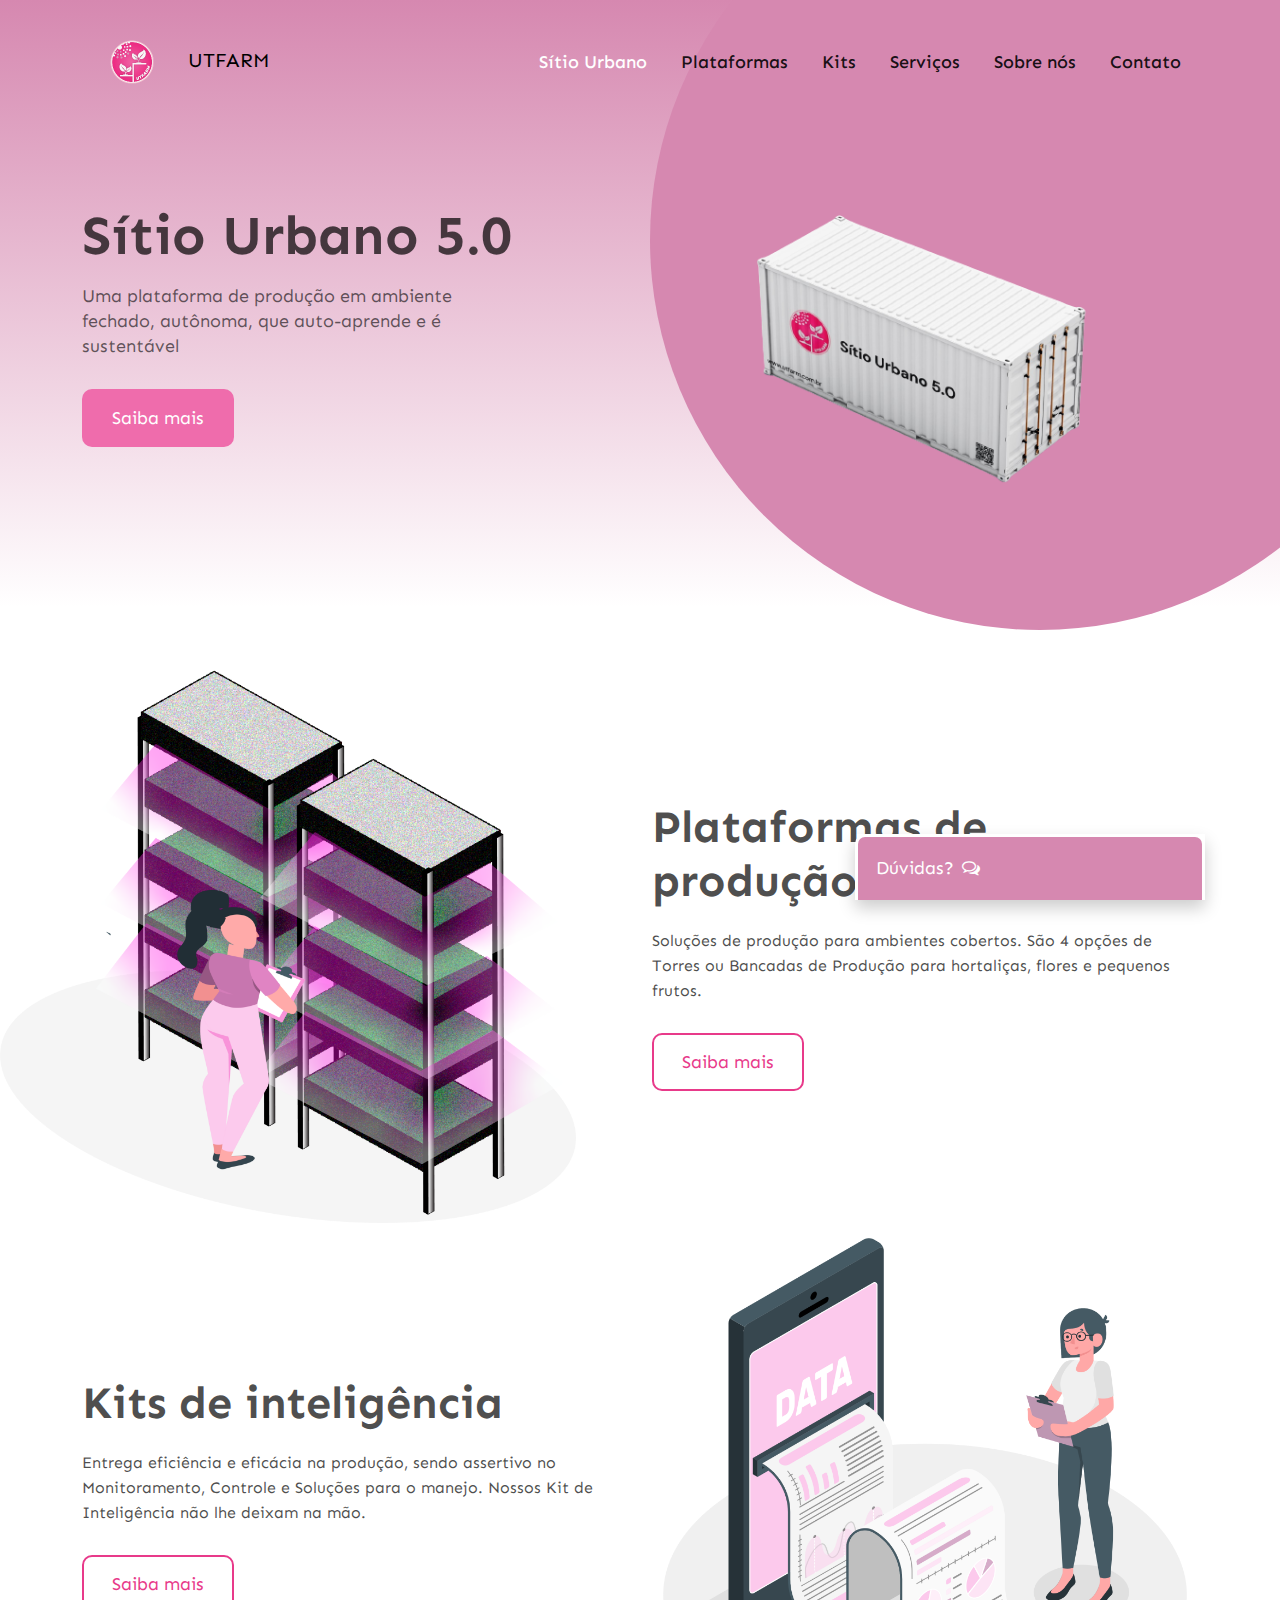
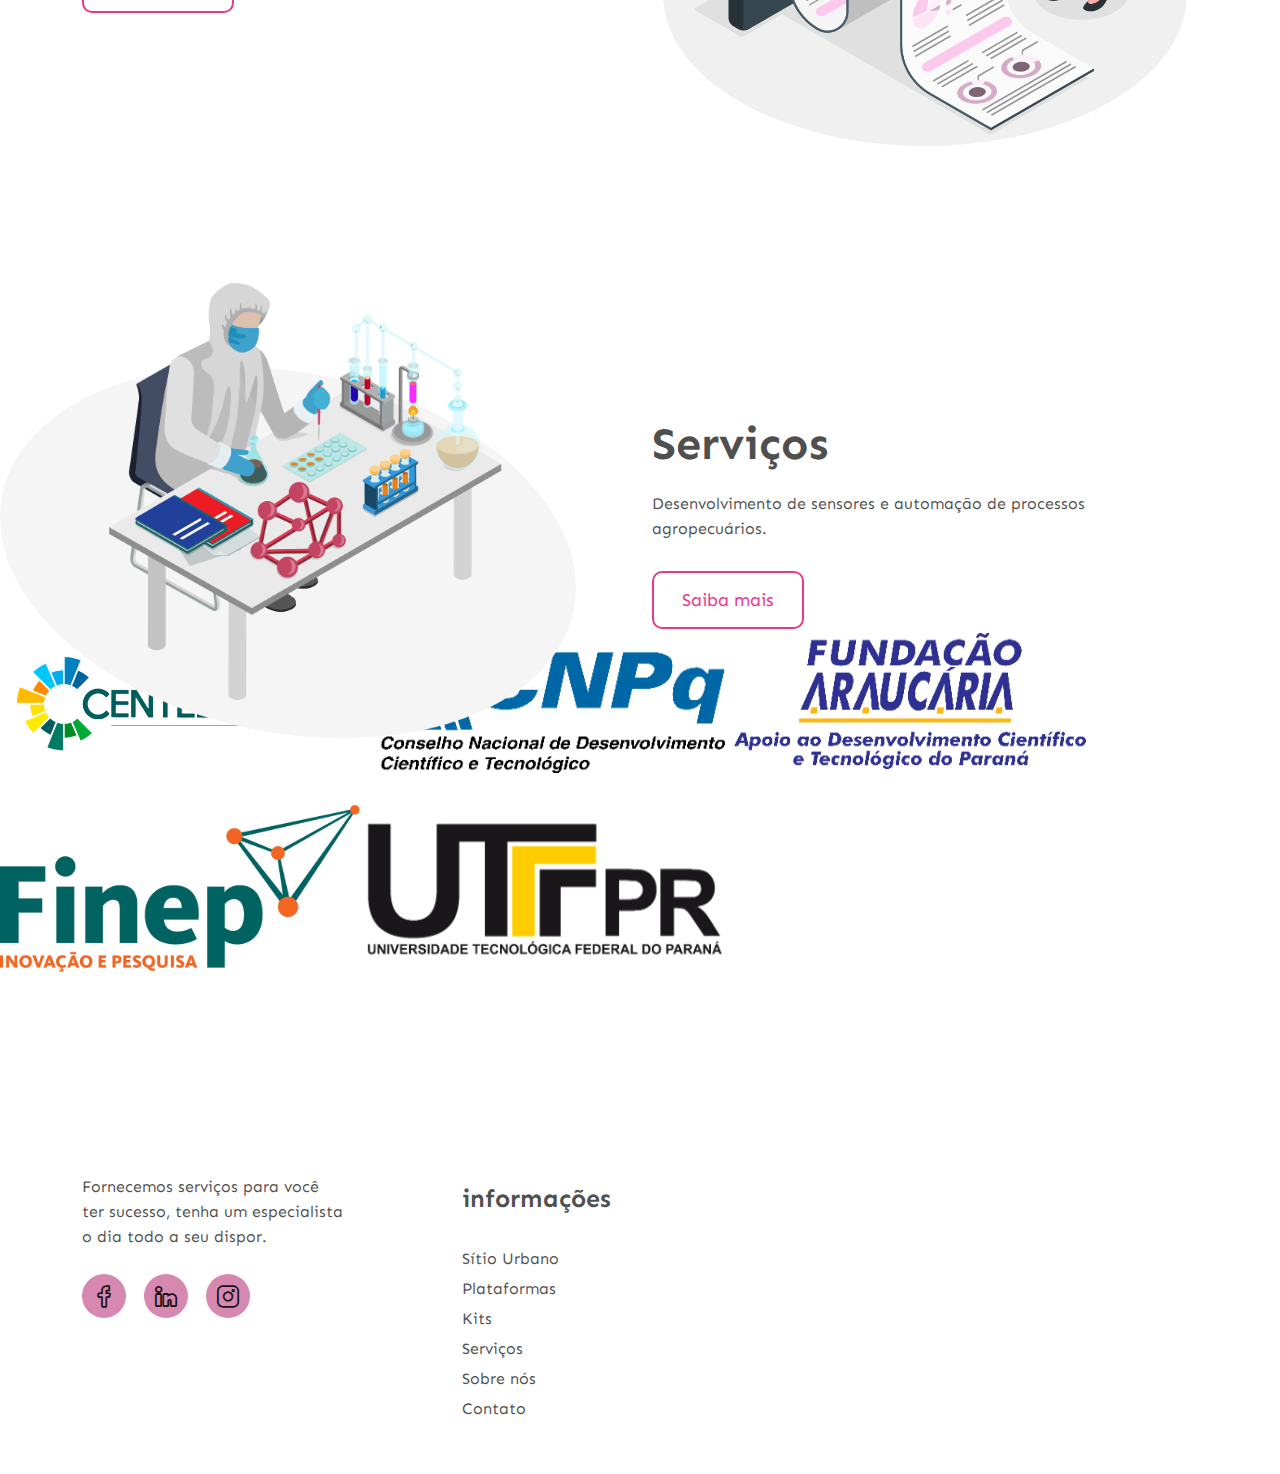
==== index.html @ a984347e "Ajuste" ====
<!DOCTYPE html>
<html class="no-js" lang="">
  <head>
    <meta charset="utf-8" />
    <meta http-equiv="x-ua-compatible" content="ie=edge" />
    <title>UTFARM - Plataformas inteligêntes</title>
    <meta name="description" content="" />
    <meta name="viewport" content="width=device-width, initial-scale=1" />
    <link rel="shortcut icon" type="image/x-icon" href="./assets/images/logo/logo3.ico"/>
    <!-- Place favicon.ico in the root directory -->

    <!-- ========================= CSS here ========================= -->
    <link rel="stylesheet" href="assets/css/bootstrap-5.0.0-beta2.min.css" />
    <link rel="stylesheet" href="assets/css/LineIcons.2.0.css"/>
    <link rel="stylesheet" href="assets/css/tiny-slider.css"/>
    <link rel="stylesheet" href="assets/css/animate.css"/>
    <link rel="stylesheet" href="assets/css/main.css"/>
	<link rel="stylesheet" href="assets/css/chat.css">
	<link rel="stylesheet" href="https://cdnjs.cloudflare.com/ajax/libs/font-awesome/4.7.0/css/font-awesome.min.css">
  </head>
  <body>
    <!--[if lte IE 9]>
      <p class="browserupgrade">
        You are using an <strong>outdated</strong> browser. Please
        <a href="https://browsehappy.com/">upgrade your browser</a> to improve
        your experience and security.
      </p>
    <![endif]-->

    <!-- ========================= preloader start ========================= -->
    <div class="preloader">
      <div class="loader">
        <div class="spinner">
          <div class="spinner-container">
            <div class="spinner-rotator">
              <div class="spinner-left">
                <div class="spinner-circle"></div>
              </div>
              <div class="spinner-right">
                <div class="spinner-circle"></div>
              </div>
            </div>
          </div>
        </div>
      </div>
    </div>
		<!-- preloader end -->
		

    <!-- ========================= header start ========================= -->
    <header class="header">
      <div class="navbar-area">
        <div class="container">
          <div class="row align-items-center">
            <div class="col-lg-12">
              <nav class="navbar navbar-expand-lg">
                <a class="navbar-brand" href="index.html">
                  <img src="assets/images/logo/logo2.png" alt="Logo" /> <span> UTFARM </span>
                </a>
                <button class="navbar-toggler" type="button" data-bs-toggle="collapse" data-bs-target="#navbarSupportedContent" aria-controls="navbarSupportedContent" aria-expanded="false" aria-label="Toggle navigation">
                  <span class="toggler-icon"></span>
                  <span class="toggler-icon"></span>
                  <span class="toggler-icon"></span>
								</button>
								
                <div class="collapse navbar-collapse sub-menu-bar" id="navbarSupportedContent">
									<div class="ms-auto">
										<ul id="nav" class="navbar-nav ms-auto">
											<li class="nav-item">
												<a class="page-scroll active" href="#sitio">Sítio Urbano</a>
											</li>
											<li class="nav-item">
												<a class="page-scroll" href="#plataformas">Plataformas</a>
											</li>
											<li class="nav-item">
												<a class="page-scroll" href="#kits">Kits</a>
											</li>
											<li class="nav-item">
												<a class="page-scroll" href="#serviços">Serviços</a>
											</li>
											<li class="nav-item">
												<a class="" href="sobre.html">Sobre nós</a>
											</li>
											<li class="nav-item">
												<a class="" href="contato.html">Contato</a>
											</li>
										</ul>
									</div>
                  
                </div>
              </nav>
              <!-- navbar -->
            </div>
          </div>
          <!-- row -->
        </div>
        <!-- container -->
      </div>
      <!-- navbar area -->
    </header>
    <!-- ========================= header end ========================= -->

    <!-- ========================= hero-section start ========================= -->
    <section id="sitio" class="hero-section">
      <div class="container">
        <div class="row align-items-center">
          <div class="col-xl-6 col-lg-6 col-md-10">
            <div class="hero-content">
							<h1>Sítio Urbano 5.0</h1>
							<p>Uma plataforma de produção em ambiente fechado, autônoma, que auto-aprende e é sustentável</p>
							
							<a href="sitio.html" class="main-btn btn-hover">Saiba mais</a>
            </div>
					</div>
					<div class="col-xxl-6 col-xl-6 col-lg-6">
						<div class="hero-image text-center text-lg-end" >
							<div class="hero-image" id="crossfade">
								<img src="assets/images/hero/c1semfundo.png" alt="">
							</div>
						</div>
					</div>
        </div>
			</div>
    </section>
		<!-- ========================= hero-section end ========================= -->

		<!-- ========================= about-section start ========================= -->
		<section id="plataformas" class="about-section">
			
				<div class="container">
					<div class="row">
						<div class="col-lg-6 order-last order-lg-first">
							<div class="about-image">
								<img src="assets/images/about/Plataformas1.png" alt="">
							</div>
						</div>
						<div class="col-lg-6">
							<div class="about-content-wrapper">
								<div class="section-title">
									<h2 class="mb-20">Plataformas de produção</h2>
									<p class="mb-30">Soluções de produção para ambientes cobertos. São 4 opções de Torres ou Bancadas de Produção para hortaliças, flores e pequenos frutos.</p>
									<a href="plataformas.html" class="main-btn btn-hover border-btn">Saiba  mais</a>
								</div>
							</div>
						</div>
					</div>
				</div>

			
		</section>
		<!-- ========================= about-section end ========================= -->

		<!-- ========================= cta-section start ========================= -->
		<section id="kits" class="cta-section pt-130 pb-100">
			<div class="container">
				<div class="row align-items-center">
					<div class="col-lg-6 col-md-10">
						<div class="cta-content-wrapper">
							<div class="section-title">
								<h2 class="mb-20">Kits de inteligência<br class="d-none d-lg-block"></h2>
								<p class="mb-30">Entrega eficiência e eficácia na produção, sendo assertivo no Monitoramento, Controle e Soluções para o manejo. Nossos Kit de Inteligência não lhe deixam na mão.</p>
								<a href="kits.html" class="main-btn btn-hover border-btn">Saiba mais</a>
							</div>
						</div>
					</div>
					<div class="col-lg-6 ">
						<div class="cta-image text-lg-end">
							<img src="assets/images/cta/Data1.png" alt="">
						</div>
					</div>
				</div>
			</div>
		</section>
		<!-- ========================= cta-section end ========================= -->

		<section id="serviços" class="about-section">
			
			<div class="container">
				<div class="row">
					<div class="col-lg-6 order-last order-lg-first">
						<div class="about-image">
							<img src="assets/images/hero/research.png" alt="">
						</div>
					</div>
					<div class="col-lg-6">
						<div class="about-content-wrapper">
							<div class="section-title">
								<h2 class="mb-20">Serviços</h2>
								<p class="mb-30">Desenvolvimento de sensores e automação de processos agropecuários.</p>
								<a href="serviços.html" class="main-btn btn-hover border-btn">Saiba  mais</a>
							</div>
						</div>
					</div>
				</div>
			</div>
		</section>

		<!-- ========================= Patrocinio   ========================= -->

		<div class="patrocinio">
			<img src="assets/images/patrocinio/centelha_resized.png" alt="">
			<img src="assets/images/patrocinio/cnpq-logo_resized.png" alt="">
			<img src="assets/images/patrocinio/LOGO Fundacao Araucaria_resized.png" alt="">
			<img src="assets/images/patrocinio/logo-finep_resized.png" alt="">
			<img src="assets/images/patrocinio/utfpr.png" alt="">
		</div>

		<!-- ========================= footer start ========================= -->
		<footer class="footer pt-120">
			<div class="container">
				<div class="row">
					<div class="col-xl-3 col-lg-4 col-md-6 col-sm-10">
						<div class="footer-widget">
							<p class="desc">Fornecemos serviços para você ter sucesso, tenha um especialista o dia todo a seu dispor.</p>
							<ul class="social-links">
								<li><a href="#0"><i class="lni lni-facebook"></i></a></li>
								<li><a href="#0"><i class="lni lni-linkedin"></i></a></li>
								<li><a href="#0"><i class="lni lni-instagram"></i></a></li>
							</ul>
						</div>
					</div>
					<div class="col-xl-2 col-lg-2 col-md-6 col-sm-6 offset-xl-1">
						<div class="footer-widget">
							<h3>informações</h3>
							<ul class="links">
								<li><a href="sitio.html">Sítio Urbano</a></li>
								<li><a href="plataformas.html">Plataformas</a></li>
								<li><a href="kits.html">Kits</a></li>
								<li><a href="serviços.html">Serviços</a></li>
								<li><a href="sobre.html">Sobre nós</a></li>
								<li><a href="contato.html">Contato</a></li>
							</ul>
						</div>
					</div>
					<div class="col-xl-3 col-lg-2 col-md-6 col-sm-6">
						<div class="footer-widget">
						</div>
					</div>
					<div class="col-xl-3 col-lg-4 col-md-6">
					</div>
				</div>
			</div>
		</footer>
		<!-- ========================= footer end ========================= -->


    <!-- ========================= scroll-top ========================= -->
	<!-- CHAT BAR BLOCK -->
	<div class="chat-bar-collapsible">
		<button id="chat-button" type="button" class="collapsible"> Dúvidas?
			<i id="chat-icon" style="color: #fff;" class="fa fa-fw fa-comments-o"></i>
		</button>

		<div class="content">
			<div class="full-chat-block">
				<!-- Message Container -->
				<div class="outer-container">
					<div class="chat-container">
						<!-- Messages -->
						<div id="chatbox">
							<h5 id="chat-timestamp"></h5>
							<p id="botStarterMessage" class="botText"><span>Carregando...</span></p>
						</div>

						<!-- User input box -->
						<div class="chat-bar-input-block">
							<div id="userInput">
								<input id="textInput" class="input-box" type="text" name="msg"
									placeholder="Tap 'Enter' to send a message">
								<p></p>
							</div>
								<i id="chat-icon" style="color: #d688b0;" class="fa fa-fw fa-send"
									onclick="sendButton()"></i>
							</div>
						</div>

						<div id="chat-bar-bottom">
							<p></p>
						</div>

					</div>
				</div>

			</div>
		</div>

	</div>
    <a href="#" class="scroll-top btn-hover">
      <i class="lni lni-chevron-up"></i>
    </a>


    <!-- ========================= JS here ========================= -->
    <script src="assets/js/bootstrap-5.0.0-beta2.min.js"></script>
    <script src="assets/js/tiny-slider.js"></script>
    <script src="assets/js/wow.min.js"></script>
    <script src="assets/js/polyfill.js"></script>
    <script src="assets/js/main.js"></script>
	<script src="assets/js/chat.js"></script>
	<script src="assets/js/responses.js"></script>
	<script src="https://ajax.googleapis.com/ajax/libs/jquery/3.4.1/jquery.min.js"></script>


  </body>
</html>
---- assets/css/tiny-slider.css ----
.tns-outer{padding:0 !important}.tns-outer [hidden]{display:none !important}.tns-outer [aria-controls],.tns-outer [data-action]{cursor:pointer}.tns-slider{-webkit-transition:all 0s;-moz-transition:all 0s;transition:all 0s}.tns-slider>.tns-item{-webkit-box-sizing:border-box;-moz-box-sizing:border-box;box-sizing:border-box}.tns-horizontal.tns-subpixel{white-space:nowrap}.tns-horizontal.tns-subpixel>.tns-item{display:inline-block;vertical-align:top;white-space:normal}.tns-horizontal.tns-no-subpixel:after{content:'';display:table;clear:both}.tns-horizontal.tns-no-subpixel>.tns-item{float:left}.tns-horizontal.tns-carousel.tns-no-subpixel>.tns-item{margin-right:-100%}.tns-no-calc{position:relative;left:0}.tns-gallery{position:relative;left:0;min-height:1px}.tns-gallery>.tns-item{position:absolute;left:-100%;-webkit-transition:transform 0s, opacity 0s;-moz-transition:transform 0s, opacity 0s;transition:transform 0s, opacity 0s}.tns-gallery>.tns-slide-active{position:relative;left:auto !important}.tns-gallery>.tns-moving{-webkit-transition:all 0.25s;-moz-transition:all 0.25s;transition:all 0.25s}.tns-autowidth{display:inline-block}.tns-lazy-img{-webkit-transition:opacity 0.6s;-moz-transition:opacity 0.6s;transition:opacity 0.6s;opacity:0.6}.tns-lazy-img.tns-complete{opacity:1}.tns-ah{-webkit-transition:height 0s;-moz-transition:height 0s;transition:height 0s}.tns-ovh{overflow:hidden}.tns-visually-hidden{position:absolute;left:-10000em}.tns-transparent{opacity:0;visibility:hidden}.tns-fadeIn{opacity:1;filter:alpha(opacity=100);z-index:0}.tns-normal,.tns-fadeOut{opacity:0;filter:alpha(opacity=0);z-index:-1}.tns-vpfix{white-space:nowrap}.tns-vpfix>div,.tns-vpfix>li{display:inline-block}.tns-t-subp2{margin:0 auto;width:310px;position:relative;height:10px;overflow:hidden}.tns-t-ct{width:2333.3333333%;width:-webkit-calc(100% * 70 / 3);width:-moz-calc(100% * 70 / 3);width:calc(100% * 70 / 3);position:absolute;right:0}.tns-t-ct:after{content:'';display:table;clear:both}.tns-t-ct>div{width:1.4285714%;width:-webkit-calc(100% / 70);width:-moz-calc(100% / 70);width:calc(100% / 70);height:10px;float:left}

/*# sourceMappingURL=sourcemaps/tiny-slider.css.map */
---- assets/css/main.css ----
/* ============================
  Template Name: SaaSdeck
  Author: uideck
  Description: Bootstrap 5 SaaS Landing Page.
  Version: 1.0
=============================== */
/*===========================
		COMMON css
===========================*/
@import url("https://fonts.googleapis.com/css2?family=Sen:wght@400;700;800&display=swap");
html {
  scroll-behavior: smooth;
}

body {
  font-family: "Sen", sans-serif;
  font-weight: normal;
  font-style: normal;
  color: rgba(0, 0, 0, 0.7);
  overflow-x: hidden;
}

* {
  margin: 0;
  padding: 0;
  box-sizing: border-box;
}

a:focus,
input:focus,
textarea:focus,
button:focus,
.btn:focus,
.btn.focus,
.btn:not(:disabled):not(.disabled).active,
.btn:not(:disabled):not(.disabled):active {
  text-decoration: none;
  outline: none;
  box-shadow: none;
}

a:hover {
  color: #ef6cac; 
}

a {
  transition: all 0.3s ease-out 0s;
}

a,
a:focus,
a:hover {
  text-decoration: none;
}

i,
span,
a {
  display: inline-block;
}

audio,
canvas,
iframe,
img,
svg,
video {
  vertical-align: middle;
}

h1,
h2,
h3,
h4,
h5,
h6 {
  font-weight: 700;
  margin: 0px;
}

h1 a,
h2 a,
h3 a,
h4 a,
h5 a,
h6 a {
  color: inherit;
}

h1 {
  font-size: 55px;
}

h2 {
  font-size: 45px;
}

@media only screen and (min-width: 992px) and (max-width: 1199px) {
  .section-title h2 {
    font-size: 38px;
  }
}

@media (max-width: 767px) {
  .section-title h2 {
    font-size: 38px;
  }
}

h3 {
  font-size: 25px;
}

h4 {
  font-size: 20px;
}

h5 {
  font-size: 18px;
}

h6 {
  font-size: 16px;
}

ul,
ol {
  margin: 0px;
  padding: 0px;
  list-style-type: none;
}

p {
  font-size: 16px;
  font-weight: 400;
  line-height: 25px;
  margin: 0px;
}

.img-bg {
  background-position: center center;
  background-size: cover;
  background-repeat: no-repeat;
  width: 100%;
  height: 100%;
}

.gray-bg-1 {
  background-color: #fafafa;
}

.gray-bg-2 {
  background-color: #f2f2f2;
}

.error {
  color: orangered;
}

.success {
  color: green;
}

@media (max-width: 767px) {
  .container {
    padding: 0 30px;
  }
}

/*===== All Button Style =====*/
.main-btn {
  display: inline-block;
  font-weight: 400;
  text-align: center;
  white-space: nowrap;
  vertical-align: middle;
  user-select: none;
  padding: 18px 28px;
  font-size: 18px;
  line-height: 1;
  border-radius: 10px;
  color: #fff;
  cursor: pointer;
  z-index: 5;
  transition: all .4s ease-in-out;
  border: 2px solid transparent;
  background: #ef6cac;
  overflow: hidden;
}

.main-btn:hover {
  color: #fff;
}

.main-btn.border-btn {
  border: 2px solid #e83a8a;
  background: transparent;
  color: #e83a8a;
}

.main-btn.border-btn:hover::after {
  background-color: rgb(244,215,227);
}

.btn-hover {
  position: relative;
  overflow: hidden;
}

.btn-hover::after {
  content: '';
  position: absolute;
  width: 0%;
  height: 0%;
  border-radius: 50%;
  background: rgba(0, 0, 0, 0.05);
  top: 50%;
  left: 50%;
  padding: 50%;
  z-index: -1;
  transition: all 0.3s ease-out 0s;
  transform: translate3d(-50%, -50%, 0) scale(0);
}

.btn-hover:hover::after {
  transform: translate3d(-50%, -50%, 0) scale(1.3);
}

.scroll-top {
  width: 45px;
  height: 45px;
  background: #ef6cac;
  display: none;
  justify-content: center;
  align-items: center;
  font-size: 18px;
  color: #fff;
  border-radius: 5px;
  position: fixed;
  bottom: 30px;
  right: 30px;
  z-index: 9;
  cursor: pointer;
  transition: all 0.3s ease-out 0s;
}

.scroll-top:hover {
  color: #fff;
  background: #ef6cac(55, 194, 204, 0.8);
}

@keyframes animation1 {
  0% {
    transform: translateY(30px);
  }
  50% {
    transform: translateY(-30px);
  }
  100% {
    transform: translateY(30px);
  }
}

/*===== All Preloader Style =====*/
.preloader {
  /* Body Overlay */
  position: fixed;
  top: 0;
  left: 0;
  display: table;
  height: 100%;
  width: 100%;
  /* Change Background Color */
  background: #fff;
  z-index: 99999;
}

.preloader .loader {
  display: table-cell;
  vertical-align: middle;
  text-align: center;
}

.preloader .loader .spinner {
  position: absolute;
  left: 50%;
  top: 50%;
  width: 64px;
  margin-left: -32px;
  z-index: 18;
  pointer-events: none;
}

.preloader .loader .spinner .spinner-container {
  pointer-events: none;
  position: absolute;
  width: 100%;
  padding-bottom: 100%;
  top: 50%;
  left: 50%;
  margin-top: -50%;
  margin-left: -50%;
  animation: spinner-linspin 1568.2353ms linear infinite;
}

.preloader .loader .spinner .spinner-container .spinner-rotator {
  position: absolute;
  width: 100%;
  height: 100%;
  animation: spinner-easespin 5332ms cubic-bezier(0.4, 0, 0.2, 1) infinite both;
}

.preloader .loader .spinner .spinner-container .spinner-rotator .spinner-left {
  position: absolute;
  top: 0;
  left: 0;
  bottom: 0;
  overflow: hidden;
  right: 50%;
}

.preloader .loader .spinner .spinner-container .spinner-rotator .spinner-right {
  position: absolute;
  top: 0;
  right: 0;
  bottom: 0;
  overflow: hidden;
  left: 50%;
}

.preloader .loader .spinner-circle {
  box-sizing: border-box;
  position: absolute;
  width: 200%;
  height: 100%;
  border-style: solid;
  /* Spinner Color */
  border-color: #e83a8a #e83a8a rgba(0, 0, 0, 0.1);
  border-radius: 50%;
  border-width: 6px;
}

.preloader .loader .spinner-left .spinner-circle {
  left: 0;
  right: -100%;
  border-right-color: rgba(0, 0, 0, 0.1);
  animation: spinner-left-spin 1333ms cubic-bezier(0.4, 0, 0.2, 1) infinite both;
}

.preloader .loader .spinner-right .spinner-circle {
  left: -100%;
  right: 0;
  border-left-color: rgba(0, 0, 0, 0.1);
  animation: right-spin 1333ms cubic-bezier(0.4, 0, 0.2, 1) infinite both;
}

/* Preloader Animations */

@keyframes spinner-linspin {
  to {
    transform: rotate(360deg);
  }
}

@keyframes spinner-easespin {
  12.5% {
    transform: rotate(135deg);
  }
  25% {
    transform: rotate(270deg);
  }
  37.5% {
    transform: rotate(405deg);
  }
  50% {
    transform: rotate(540deg);
  }
  62.5% {
    transform: rotate(675deg);
  }
  75% {
    transform: rotate(810deg);
  }
  87.5% {
    transform: rotate(945deg);
  }
  to {
    transform: rotate(1080deg);
  }
}

@keyframes spinner-left-spin {
  0% {
    transform: rotate(130deg);
  }
  50% {
    transform: rotate(-5deg);
  }
  to {
    transform: rotate(130deg);
  }
}

@keyframes right-spin {
  0% {
    transform: rotate(-130deg);
  }
  50% {
    transform: rotate(5deg);
  }
  to {
    transform: rotate(-130deg);
  }
}

/*=========================== 
	NAVBAR CSS 
============================= */
.navbar-area {
  position: absolute;
  top: 0;
  left: 0;
  width: 100%;
  z-index: 99;
  transition: all 0.3s ease-out 0s;
}

.sticky {
  position: fixed;
  z-index: 99;
  background-color: #fff;
  box-shadow: 0px 20px 50px 0px rgba(0, 0, 0, 0.05);
  transition: all 0.3s ease-out 0s;
}

.sticky .navbar .navbar-nav .nav-item a {
  color: rgba(0, 0, 0, 0.9);
}

.sticky .navbar .navbar-nav .nav-item a.active, .sticky .navbar .navbar-nav .nav-item a:hover {
  color: #ef6cac;
}

.sticky .navbar .navbar-nav .nav-item a.active::before, .sticky .navbar .navbar-nav .nav-item a:hover::before {
  background: #ef6cac;
}

.sticky .navbar .header-btn .main-btn {
  color: #fff;
}

.sticky .navbar .navbar-toggler .toggler-icon {
  background: rgba(0, 0, 0, 0.9);
}

.navbar {
  border-radius: 5px;
  position: relative;
  transition: all 0.3s ease-out 0s;
  padding: 10px 0;
}

@media only screen and (min-width: 768px) and (max-width: 991px), (max-width: 767px) {
  .navbar {
    padding: 15px 0;
  }
}

.navbar-brand {
  padding: 0;
}

.navbar-brand span {
  color: black;
  transition: 0.2s ease;
}

.navbar-brand:hover span{
  color: white;
}

.navbar-brand img {
  max-width: 180px;
}

.navbar-toggler {
  padding: 0;
}

@media only screen and (min-width: 768px) and (max-width: 991px), (max-width: 767px) {
  .navbar-toggler {
    position: absolute;
    right: 0;
  }
}

.navbar-toggler:focus {
  outline: none;
  box-shadow: none;
}

.navbar-toggler .toggler-icon {
  width: 30px;
  height: 2px;
  background-color: rgba(0, 0, 0, 0.9);
  display: block;
  margin: 5px 0;
  position: relative;
  transition: all 0.3s ease-out 0s;
}

.navbar-toggler.active .toggler-icon:nth-of-type(1) {
  transform: rotate(45deg);
  top: 7px;
}

.navbar-toggler.active .toggler-icon:nth-of-type(2) {
  opacity: 0;
}

.navbar-toggler.active .toggler-icon:nth-of-type(3) {
  transform: rotate(135deg);
  top: -7px;
}

@media only screen and (min-width: 768px) and (max-width: 991px), (max-width: 767px) {
  .navbar-collapse {
    position: absolute;
    top: 100%;
    left: 0;
    width: 100%;
    background-color: #fff;
    z-index: 9;
    box-shadow: 0px 15px 20px 0px rgba(0, 0, 0, 0.1);
    padding: 5px 12px;
  }
}

.navbar-nav .nav-item {
  position: relative;
  padding: 8px 0;
}

@media only screen and (min-width: 768px) and (max-width: 991px), (max-width: 767px) {
  .navbar-nav .nav-item {
    padding: 0px;
    margin-left: 20px;
  }
}

@media (max-width: 767px) {
  .navbar-nav .nav-item:first-child {
    margin-top: 20px;
  }
}

@media only screen and (min-width: 768px) and (max-width: 991px), (max-width: 767px) {
  .navbar-nav .nav-item:last-child {
    margin-bottom: 20px;
  }
}

.navbar-nav .nav-item a {
  color: rgba(0, 0, 0, 0.9);
  transition: all 0.3s ease-out 0s;
  padding: 8px 17px;
  position: relative;
  font-weight: 500;
  font-size: 18px;
  text-align: center;
}


@media only screen and (min-width: 768px) and (max-width: 991px), (max-width: 767px) {
  .navbar-nav .nav-item a {
    display: inline-block;
    padding: 6px 0px;
    color: rgba(0, 0, 0, 0.9);
  }
}

.navbar-nav .nav-item a:hover, .navbar-nav .nav-item a.active {
  color: white;
}

@media (max-width: 767px) {
  .header-btn {
    display: none;
  }
}

@media only screen and (min-width: 550px) and (max-width: 767px) {
  .header-btn {
    display: flex;
  }
}

.header-btn .main-btn {
  color: #fff;
  background: #e83a8a;
  padding: 12px 22px;
  margin-left: 15px;
}

@media only screen and (min-width: 768px) and (max-width: 991px), (max-width: 767px) {
  .header-btn .main-btn {
    padding: 8px 20px;
    margin-right: 60px;
    margin-left: 0px;
  }
}

/* ====================
		HERO CSS
======================= */
.hero-section {
  position: relative;
  overflow: hidden;
  height: 780px;
  display: flex;
  align-items: center;
  background: linear-gradient(180deg, #d688b0 0%, rgba(255, 255, 255, 0) 93.47%);
  z-index: 1;
}

@media only screen and (min-width: 1200px) and (max-width: 1399px) {
  .hero-section {
    height: 650px;
  }
}

@media only screen and (min-width: 992px) and (max-width: 1199px) {
  .hero-section {
    height: 640px;
  }
}

@media only screen and (min-width: 768px) and (max-width: 991px), (max-width: 767px) {
  .hero-section {
    height: auto;
    padding: 100px 0;
  }
}

.hero-section::after {
  content: '';
  position: absolute;
  width: 862px;
  height: 862px;
  border-radius: 50%;
  right: -150px;
  top: -150px;
  background: #d688b0;
  z-index: -1;
}

@media only screen and (min-width: 1200px) and (max-width: 1399px) {
  .hero-section::after {
    width: 780px;
    height: 780px;
  }
}

@media only screen and (min-width: 992px) and (max-width: 1199px) {
  .hero-section::after {
    width: 750px;
    height: 750px;
  }
}

@media only screen and (min-width: 768px) and (max-width: 991px), (max-width: 767px) {
  .hero-section::after {
    display: none;
  }
}

@media only screen and (min-width: 768px) and (max-width: 991px) {
  .hero-section .hero-content {
    padding-top: 50px;
  }
}

.hero-section .hero-content h1 {
  margin-bottom: 15px;
}

@media only screen and (min-width: 992px) and (max-width: 1199px) {
  .hero-section .hero-content h1 {
    font-size: 50px;
  }
}

@media (max-width: 767px) {
  .hero-section .hero-content h1 {
    font-size: 45px;
  }
}

.hero-section .hero-content p {
  margin-bottom: 30px;
  color: rgba(0, 0, 0, 0.6);
  font-size: 18px;
}

@media only screen and (min-width: 1400px), only screen and (min-width: 1200px) and (max-width: 1399px) {
  .hero-section .hero-content p {
    padding-right: 115px;
  }
}

.hero-section .hero-image {
  padding-top: 50px;
}


.hero-image img{
  opacity: 0;
}

section.about-section .about-image{
  bottom: -30%;
}

#crossfade{
  background-image: url("../images/hero/c3semfundo.png");
  background-repeat: no-repeat;
  background-position: center;
  background-size: contain;
  animation: fade 10s ease infinite 0s;
}

@keyframes fade {
  33%{
    background-image: url("../images/hero/c1semfundo.png");
  }

 66%{
  background-image: url("../images/hero/c2semfundo.png");
 }

 99%{
  background-image: url("../images/hero/c3semfundo.png");
 }
}

@media only screen and (min-width: 992px) and (max-width: 1199px), only screen and (min-width: 1200px) and (max-width: 1399px) {
  .hero-section .hero-image img {
    width: 100%;
  }
}

@media only screen and (min-width: 768px) and (max-width: 991px), (max-width: 767px) {
  .hero-section .hero-image img {
    max-width: 100%;
    margin: auto;
  }
}

/* ===================
    ABOUT SECTION CSS
====================== */
.about-section {
  position: relative;
  z-index: 1;
  padding-top: 220px;
}

@media only screen and (min-width: 1200px) and (max-width: 1399px) {
  .about-section {
    padding-top: 150px;
  }
}

@media only screen and (min-width: 992px) and (max-width: 1199px) {
  .about-section {
    padding-top: 130px;
  }
}

@media only screen and (min-width: 768px) and (max-width: 991px), (max-width: 767px) {
  .about-section {
    padding-top: 0px;
  }
}

.about-section .about-image {
  position: absolute;
  left: 0px;
  bottom: 0;
  width: 45%;
}

@media only screen and (min-width: 768px) and (max-width: 991px), (max-width: 767px) {
  .about-section .about-image {
    position: static;
    width: 100%;
    margin-top: 50px;
  }
}

.about-section .about-image img {
  width: 100%;
}

@media only screen and (min-width: 768px) and (max-width: 991px), (max-width: 767px) {
  .about-section .about-image img {
    max-width: 100%;
    margin: auto;
  }
}

/* ===============================
    FEATURE SECTION ONE CSS
================================== */
.feature-section {
  position: relative;
  background-image: url("../images/common-bg.svg");
  background-size: cover;
  background-position: bottom center;
  padding-top: 180px;
  padding-bottom: 55px;
}

.single-feature {
  margin-bottom: 65px;
}

@media only screen and (min-width: 1400px) {
  .single-feature {
    padding-right: 65px;
  }
}

.single-feature:hover .feature-icon::before {
  background: #d688b0;
}

.single-feature:hover .feature-icon i {
  color: #fff;
}

.single-feature .feature-icon {
  width: 62px;
  height: 66px;
  position: relative;
  z-index: 3;
  display: flex;
  align-items: center;
  justify-content: center;
  margin-bottom: 40px;
}

.single-feature .feature-icon::before, .single-feature .feature-icon::after {
  content: '';
  position: absolute;
  width: 100%;
  height: 100%;
  border-radius: 8px;
  transform: skew(-3deg);
}

.single-feature .feature-icon::before {
  background: #d688b0;
  transition: all 0.3s ease-out 0s;
  z-index: -1;
}

.single-feature .feature-icon::after {
  background: transparent;
  border: 2px solid #d688b0;
  top: 8px;
  left: -8px;
  z-index: -2;
}

.single-feature .feature-icon i {
  font-size: 40px;
  color: black;
  transition: all 0.3s ease-out 0s;
}

.single-feature .feature-content h4 {
  margin-bottom: 15px;
}

/* ========================
    CTA SECTION CSS
=========================== */
@media only screen and (min-width: 1400px) {
  .cta-section .cta-content-wrapper {
    padding-right: 100px;
  }
}

@media only screen and (min-width: 768px) and (max-width: 991px), (max-width: 767px) {
  .cta-section .cta-image {
    margin-top: 50px;
  }
}

.cta-section .cta-image img {
  width: 100%;
}

/* ==========================
    FOOTER CSS
============================= */

.footer{
  margin-top: 50px;
}

.footer .footer-widget {
  margin-bottom: 50px;
}

.footer .footer-widget .logo {
  margin-bottom: 30px;
}

.footer .footer-widget .desc {
  margin-bottom: 25px;
}

.footer .footer-widget .social-links {
  display: flex;
  align-items: center;
}

.footer .footer-widget .social-links li a {
  width: 44px;
  height: 44px;
  border-radius: 50%;
  background: #d688b0;
  color: rgba(0, 0, 0, 0.9);
  display: flex;
  align-items: center;
  justify-content: center;
  margin-right: 18px;
  font-size: 22px;
}

.footer .footer-widget .social-links li a:hover {
  background: #d688b0;
  color: #fff;
}

.footer .footer-widget h3 {
  margin-bottom: 30px;
  margin-top: 10px;
}

.footer .footer-widget .links li a {
  font-size: 16px;
  line-height: 30px;
  color: rgba(0, 0, 0, 0.7);
}

.footer .footer-widget .links li a:hover {
  padding-left: 8px;
  color: #d688b0;
}

.footer .footer-widget form {
  display: flex;
  flex-direction: column;
  align-items: flex-end;
}

.footer .footer-widget form input {
  width: 100%;
  background: #F1FEFF;
  border: 1px solid #d688b0;
  box-sizing: border-box;
  border-radius: 10px;
  margin-bottom: 20px;
  padding: 15px 20px;
}

.footer .footer-widget form button {
  text-align: right;
}

/* ======================
    DEFAULT CSS
========================= */
.mt-5 {
  margin-top: 5px;
}

.mt-10 {
  margin-top: 10px;
}

.mt-15 {
  margin-top: 15px;
}

.mt-20 {
  margin-top: 20px;
}

.mt-25 {
  margin-top: 25px;
}

.mt-30 {
  margin-top: 30px;
}

.mt-35 {
  margin-top: 35px;
}

.mt-40 {
  margin-top: 40px;
}

.mt-45 {
  margin-top: 45px;
}

.mt-50 {
  margin-top: 50px;
}

.mt-55 {
  margin-top: 55px;
}

.mt-60 {
  margin-top: 60px;
}

.mt-65 {
  margin-top: 65px;
}

.mt-70 {
  margin-top: 70px;
}

.mt-75 {
  margin-top: 75px;
}

.mt-80 {
  margin-top: 80px;
}

.mt-85 {
  margin-top: 85px;
}

.mt-90 {
  margin-top: 90px;
}

.mt-95 {
  margin-top: 95px;
}

.mt-100 {
  margin-top: 100px;
}

.mt-105 {
  margin-top: 105px;
}

.mt-110 {
  margin-top: 110px;
}

.mt-115 {
  margin-top: 115px;
}

.mt-120 {
  margin-top: 120px;
}

.mt-125 {
  margin-top: 125px;
}

.mt-130 {
  margin-top: 130px;
}

.mt-135 {
  margin-top: 135px;
}

.mt-140 {
  margin-top: 140px;
}

.mt-145 {
  margin-top: 145px;
}

.mt-150 {
  margin-top: 150px;
}

.mt-155 {
  margin-top: 155px;
}

.mt-160 {
  margin-top: 160px;
}

.mt-165 {
  margin-top: 165px;
}

.mt-170 {
  margin-top: 170px;
}

.mt-175 {
  margin-top: 175px;
}

.mt-180 {
  margin-top: 180px;
}

.mt-185 {
  margin-top: 185px;
}

.mt-190 {
  margin-top: 190px;
}

.mt-195 {
  margin-top: 195px;
}

.mt-200 {
  margin-top: 200px;
}

.mt-205 {
  margin-top: 205px;
}

.mt-210 {
  margin-top: 210px;
}

.mt-215 {
  margin-top: 215px;
}

.mt-220 {
  margin-top: 220px;
}

.mt-225 {
  margin-top: 225px;
}

.mb-5 {
  margin-bottom: 5px;
}

.mb-10 {
  margin-bottom: 10px;
}

.mb-15 {
  margin-bottom: 15px;
}

.mb-20 {
  margin-bottom: 20px;
}

.mb-25 {
  margin-bottom: 25px;
}

.mb-30 {
  margin-bottom: 30px;
}

.mb-35 {
  margin-bottom: 35px;
}

.mb-40 {
  margin-bottom: 40px;
}

.mb-45 {
  margin-bottom: 45px;
}

.mb-50 {
  margin-bottom: 50px;
}

.mb-55 {
  margin-bottom: 55px;
}

.mb-60 {
  margin-bottom: 60px;
}

.mb-65 {
  margin-bottom: 65px;
}

.mb-70 {
  margin-bottom: 70px;
}

.mb-75 {
  margin-bottom: 75px;
}

.mb-80 {
  margin-bottom: 80px;
}

.mb-85 {
  margin-bottom: 85px;
}

.mb-90 {
  margin-bottom: 90px;
}

.mb-95 {
  margin-bottom: 95px;
}

.mb-100 {
  margin-bottom: 100px;
}

.mb-105 {
  margin-bottom: 105px;
}

.mb-110 {
  margin-bottom: 110px;
}

.mb-115 {
  margin-bottom: 115px;
}

.mb-120 {
  margin-bottom: 120px;
}

.mb-125 {
  margin-bottom: 125px;
}

.mb-130 {
  margin-bottom: 130px;
}

.mb-135 {
  margin-bottom: 135px;
}

.mb-140 {
  margin-bottom: 140px;
}

.mb-145 {
  margin-bottom: 145px;
}

.mb-150 {
  margin-bottom: 150px;
}

.mb-155 {
  margin-bottom: 155px;
}

.mb-160 {
  margin-bottom: 160px;
}

.mb-165 {
  margin-bottom: 165px;
}

.mb-170 {
  margin-bottom: 170px;
}

.mb-175 {
  margin-bottom: 175px;
}

.mb-180 {
  margin-bottom: 180px;
}

.mb-185 {
  margin-bottom: 185px;
}

.mb-190 {
  margin-bottom: 190px;
}

.mb-195 {
  margin-bottom: 195px;
}

.mb-200 {
  margin-bottom: 200px;
}

.mb-205 {
  margin-bottom: 205px;
}

.mb-210 {
  margin-bottom: 210px;
}

.mb-215 {
  margin-bottom: 215px;
}

.mb-220 {
  margin-bottom: 220px;
}

.mb-225 {
  margin-bottom: 225px;
}

.pt-5 {
  padding-top: 5px;
}

.pt-10 {
  padding-top: 10px;
}

.pt-15 {
  padding-top: 15px;
}

.pt-20 {
  padding-top: 20px;
}

.pt-25 {
  padding-top: 25px;
}

.pt-30 {
  padding-top: 30px;
}

.pt-35 {
  padding-top: 35px;
}

.pt-40 {
  padding-top: 40px;
}

.pt-45 {
  padding-top: 45px;
}

.pt-50 {
  padding-top: 50px;
}

.pt-55 {
  padding-top: 55px;
}

.pt-60 {
  padding-top: 60px;
}

.pt-65 {
  padding-top: 65px;
}

.pt-70 {
  padding-top: 70px;
}

.pt-75 {
  padding-top: 75px;
}

.pt-80 {
  padding-top: 80px;
}

.pt-85 {
  padding-top: 85px;
}

.pt-90 {
  padding-top: 90px;
}

.pt-95 {
  padding-top: 95px;
}

.pt-100 {
  padding-top: 100px;
}

.pt-105 {
  padding-top: 105px;
}

.pt-110 {
  padding-top: 110px;
}

.pt-115 {
  padding-top: 115px;
}

.pt-120 {
  padding-top: 120px;
}

.pt-125 {
  padding-top: 125px;
}

.pt-130 {
  padding-top: 130px;
}

.pt-135 {
  padding-top: 135px;
}

.pt-140 {
  padding-top: 140px;
}

.pt-145 {
  padding-top: 145px;
}

.pt-150 {
  padding-top: 150px;
}

.pt-155 {
  padding-top: 155px;
}

.pt-160 {
  padding-top: 160px;
}

.pt-165 {
  padding-top: 165px;
}

.pt-170 {
  padding-top: 170px;
}

.pt-175 {
  padding-top: 175px;
}

.pt-180 {
  padding-top: 180px;
}

.pt-185 {
  padding-top: 185px;
}

.pt-190 {
  padding-top: 190px;
}

.pt-195 {
  padding-top: 195px;
}

.pt-200 {
  padding-top: 200px;
}

.pt-205 {
  padding-top: 205px;
}

.pt-210 {
  padding-top: 210px;
}

.pt-215 {
  padding-top: 215px;
}

.pt-220 {
  padding-top: 220px;
}

.pt-225 {
  padding-top: 225px;
}

.pb-5 {
  padding-bottom: 5px;
}

.pb-10 {
  padding-bottom: 10px;
}

.pb-15 {
  padding-bottom: 15px;
}

.pb-20 {
  padding-bottom: 20px;
}

.pb-25 {
  padding-bottom: 25px;
}

.pb-30 {
  padding-bottom: 30px;
}

.pb-35 {
  padding-bottom: 35px;
}

.pb-40 {
  padding-bottom: 40px;
}

.pb-45 {
  padding-bottom: 45px;
}

.pb-50 {
  padding-bottom: 50px;
}

.pb-55 {
  padding-bottom: 55px;
}

.pb-60 {
  padding-bottom: 60px;
}

.pb-65 {
  padding-bottom: 65px;
}

.pb-70 {
  padding-bottom: 70px;
}

.pb-75 {
  padding-bottom: 75px;
}

.pb-80 {
  padding-bottom: 80px;
}

.pb-85 {
  padding-bottom: 85px;
}

.pb-90 {
  padding-bottom: 90px;
}

.pb-95 {
  padding-bottom: 95px;
}

.pb-100 {
  padding-bottom: 100px;
}

.pb-105 {
  padding-bottom: 105px;
}

.pb-110 {
  padding-bottom: 110px;
}

.pb-115 {
  padding-bottom: 115px;
}

.pb-120 {
  padding-bottom: 120px;
}

.pb-125 {
  padding-bottom: 125px;
}

.pb-130 {
  padding-bottom: 130px;
}

.pb-135 {
  padding-bottom: 135px;
}

.pb-140 {
  padding-bottom: 140px;
}

.pb-145 {
  padding-bottom: 145px;
}

.pb-150 {
  padding-bottom: 150px;
}

.pb-155 {
  padding-bottom: 155px;
}

.pb-160 {
  padding-bottom: 160px;
}

.pb-165 {
  padding-bottom: 165px;
}

.pb-170 {
  padding-bottom: 170px;
}

.pb-175 {
  padding-bottom: 175px;
}

.pb-180 {
  padding-bottom: 180px;
}

.pb-185 {
  padding-bottom: 185px;
}

.pb-190 {
  padding-bottom: 190px;
}

.pb-195 {
  padding-bottom: 195px;
}

.pb-200 {
  padding-bottom: 200px;
}

.pb-205 {
  padding-bottom: 205px;
}

.pb-210 {
  padding-bottom: 210px;
}

.pb-215 {
  padding-bottom: 215px;
}

.pb-220 {
  padding-bottom: 220px;
}

.pb-225 {
  padding-bottom: 225px;
}
---- assets/css/chat.css ----
.chat-bar-collapsible {
    position: fixed;
    bottom: 0;
    right: 75px;
    box-shadow: 0 8px 16px 0 rgba(0, 0, 0, 0.2);
    z-index: 100;
}

.collapsible {
    background-color: #d688b0;
    color: white;
    cursor: pointer;
    padding: 18px;
    width: 350px;
    text-align: left;
    outline: none;
    font-size: 18px;
    border-radius: 10px 10px 0px 0px;
    border: 3px solid white;
    border-bottom: none;
}

.content {
    max-height: 0;
    overflow: hidden;
    transition: max-height 0.2s ease-out;
    background-color: #f1f1f1;
}

.full-chat-block {
    width: 350px;
    background: white;
    text-align: center;
    overflow: auto;
    scrollbar-width: none;
    height: max-content;
    transition: max-height 0.2s ease-out;
}

.outer-container {
    min-height: 500px;
    bottom: 0%;
    position: relative;
}

.chat-container {
    max-height: 500px;
    width: 100%;
    position: absolute;
    bottom: 0;
    left: 0;
    scroll-behavior: smooth;
    hyphens: auto;
    
}

.chat-container::-webkit-scrollbar {
    display: none;
}

.chat-bar-input-block {
    display: flex;
    float: left;
    box-sizing: border-box;
    justify-content: space-between;
    width: 100%;
    align-items: center;
    background-color: rgb(235, 235, 235);
    border-radius: 10px 10px 0px 0px;
    padding: 10px 0px 10px 10px;
}

.chat-bar-icons {
    display: flex;
    justify-content: space-evenly;
    box-sizing: border-box;
    width: 25%;
    float: right;
    font-size: 20px;
}

#chat-icon:hover {
    opacity: .7;
}

/* Chat bubbles */

#userInput {
    width: 75%;
}

.input-box {
    float: left;
    border: none;
    box-sizing: border-box;
    width: 100%;
    border-radius: 10px;
    padding: 10px;
    font-size: 16px;
    color: #000;
    background-color: white;
    outline: none
}

.userText {
    color: white;
    font-family: Helvetica;
    font-size: 16px;
    font-weight: normal;
    text-align: right;
    clear: both;
margin-bottom: 10px;
}

.userText span {
    line-height: 1.5em;
    display: inline-block;
    background: #d688b0;
    padding: 10px;
    border-radius: 8px;
    border-bottom-right-radius: 2px;
    max-width: 80%;
    margin-right: 10px;
    animation: floatup .5s forwards
}

.botText {
    color: #000;
    font-family: Helvetica;
    font-weight: normal;
    font-size: 16px;
    text-align: left;
margin-bottom: 10px;
}

.botText span {
    line-height: 1.5em;
    display: inline-block;
    background: #e0e0e0;
    padding: 10px;
    border-radius: 8px;
    border-bottom-left-radius: 2px;
    max-width: 80%;
    margin-left: 10px;
    animation: floatup .5s forwards
}

@keyframes floatup {
    from {
        transform: translateY(14px);
        opacity: .0;
    }
    to {
        transform: translateY(0px);
        opacity: 1;
    }
}

@media screen and (max-width:600px) {
    .full-chat-block {
        width: 100%;
        border-radius: 0px;
    }
    .chat-bar-collapsible {
        position: fixed;
        bottom: 0;
        right: 0;
        width: 100%;
    }
    .collapsible {
        width: 100%;
        border: 0px;
        border-top: 3px solid white;
        border-radius: 0px;
    }
}
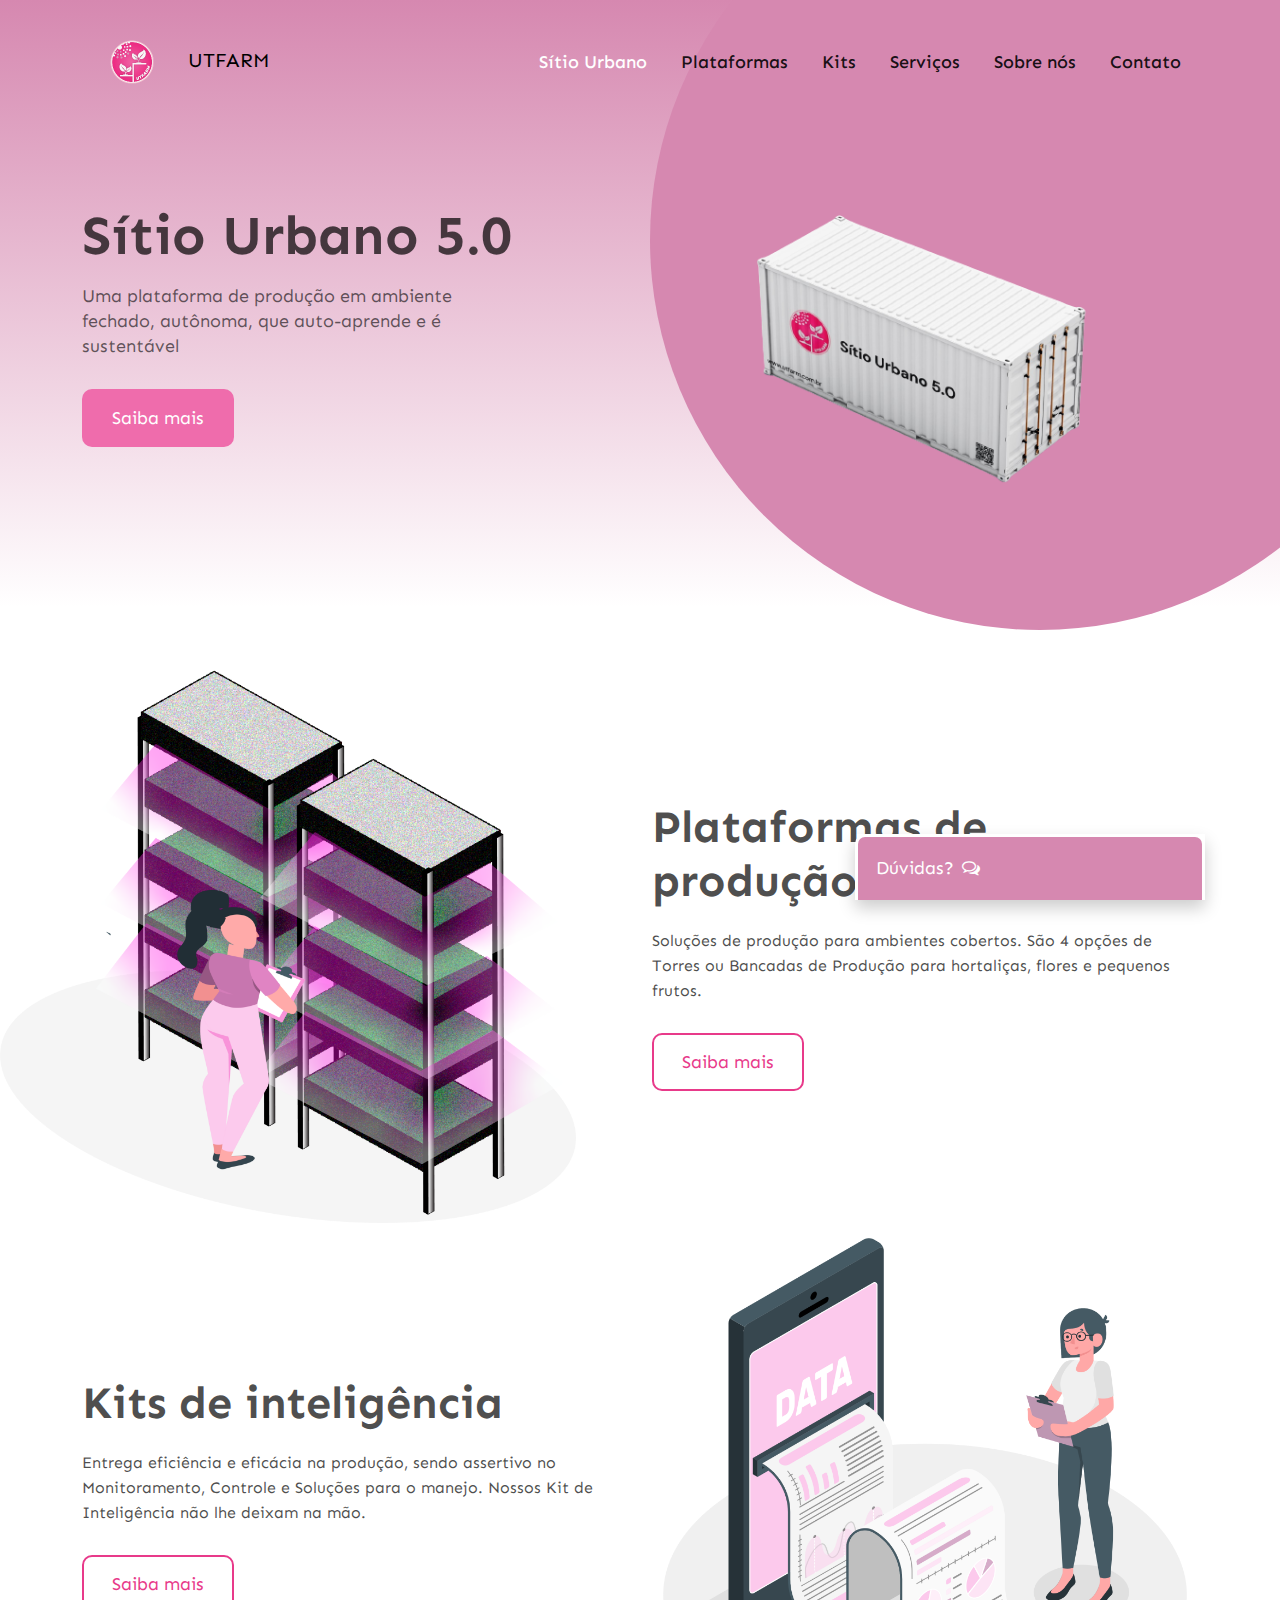
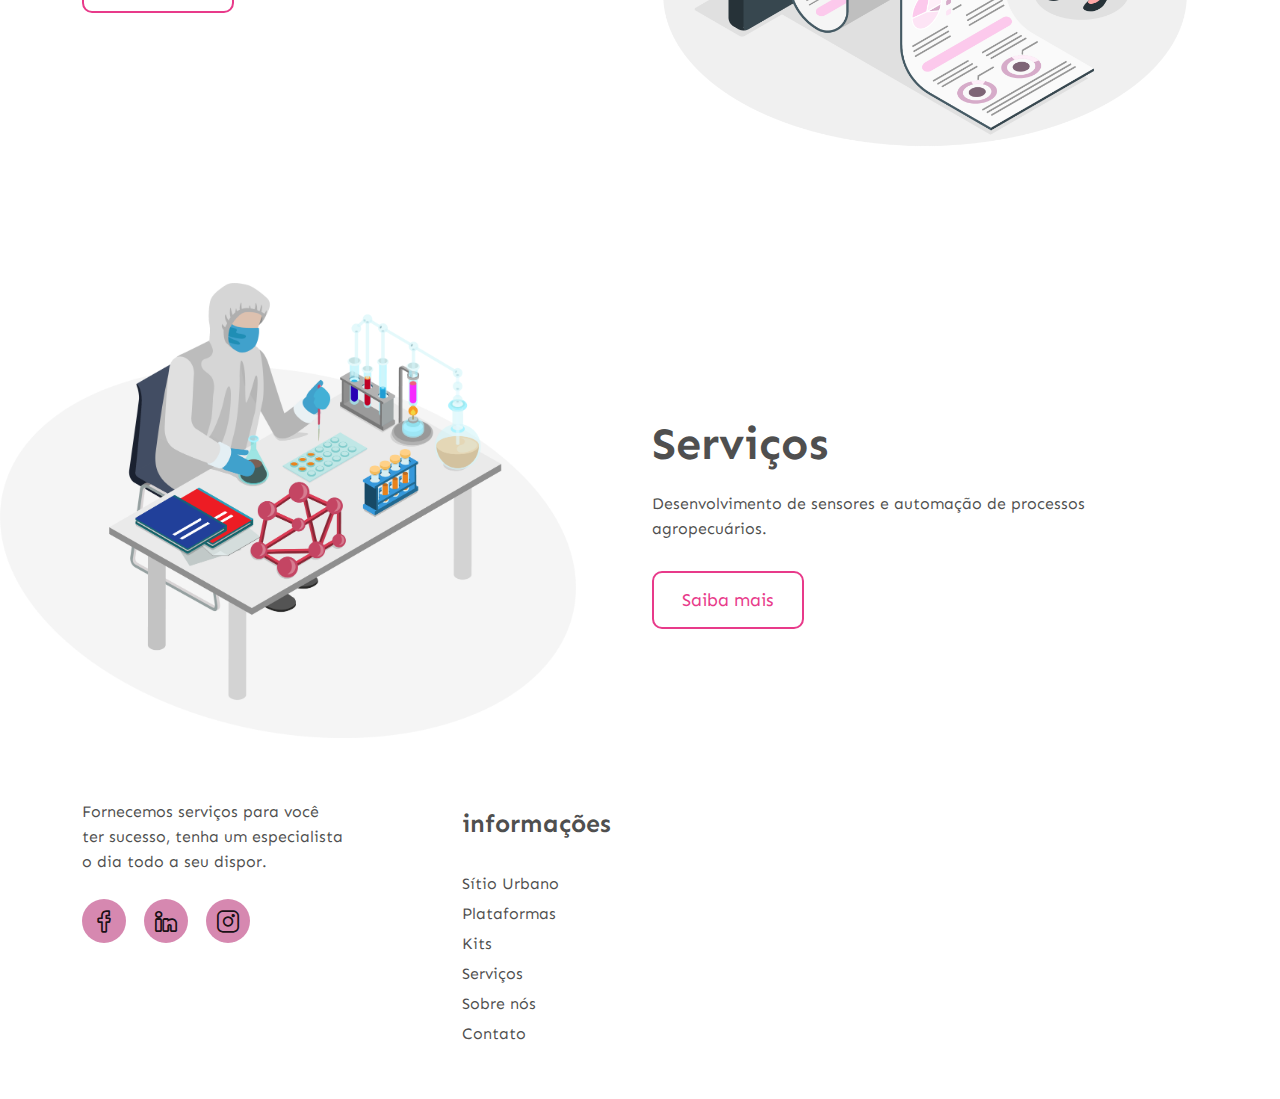
==== commit c6480ff5: "Sem patrocinio" ====
--- a/index.html
+++ b/index.html
@@ -197,7 +197,7 @@
 
 		<!-- ========================= Patrocinio   ========================= -->
 
-		<div class="patrocinio">
+		<!-- =========================  <div class="patrocinio">
 			<img src="assets/images/patrocinio/centelha_resized.png" alt="">
 			<img src="assets/images/patrocinio/cnpq-logo_resized.png" alt="">
 			<img src="assets/images/patrocinio/LOGO Fundacao Araucaria_resized.png" alt="">
@@ -266,7 +266,7 @@
 						<div class="chat-bar-input-block">
 							<div id="userInput">
 								<input id="textInput" class="input-box" type="text" name="msg"
-									placeholder="Tap 'Enter' to send a message">
+									placeholder=" ">
 								<p></p>
 							</div>
 								<i id="chat-icon" style="color: #d688b0;" class="fa fa-fw fa-send"
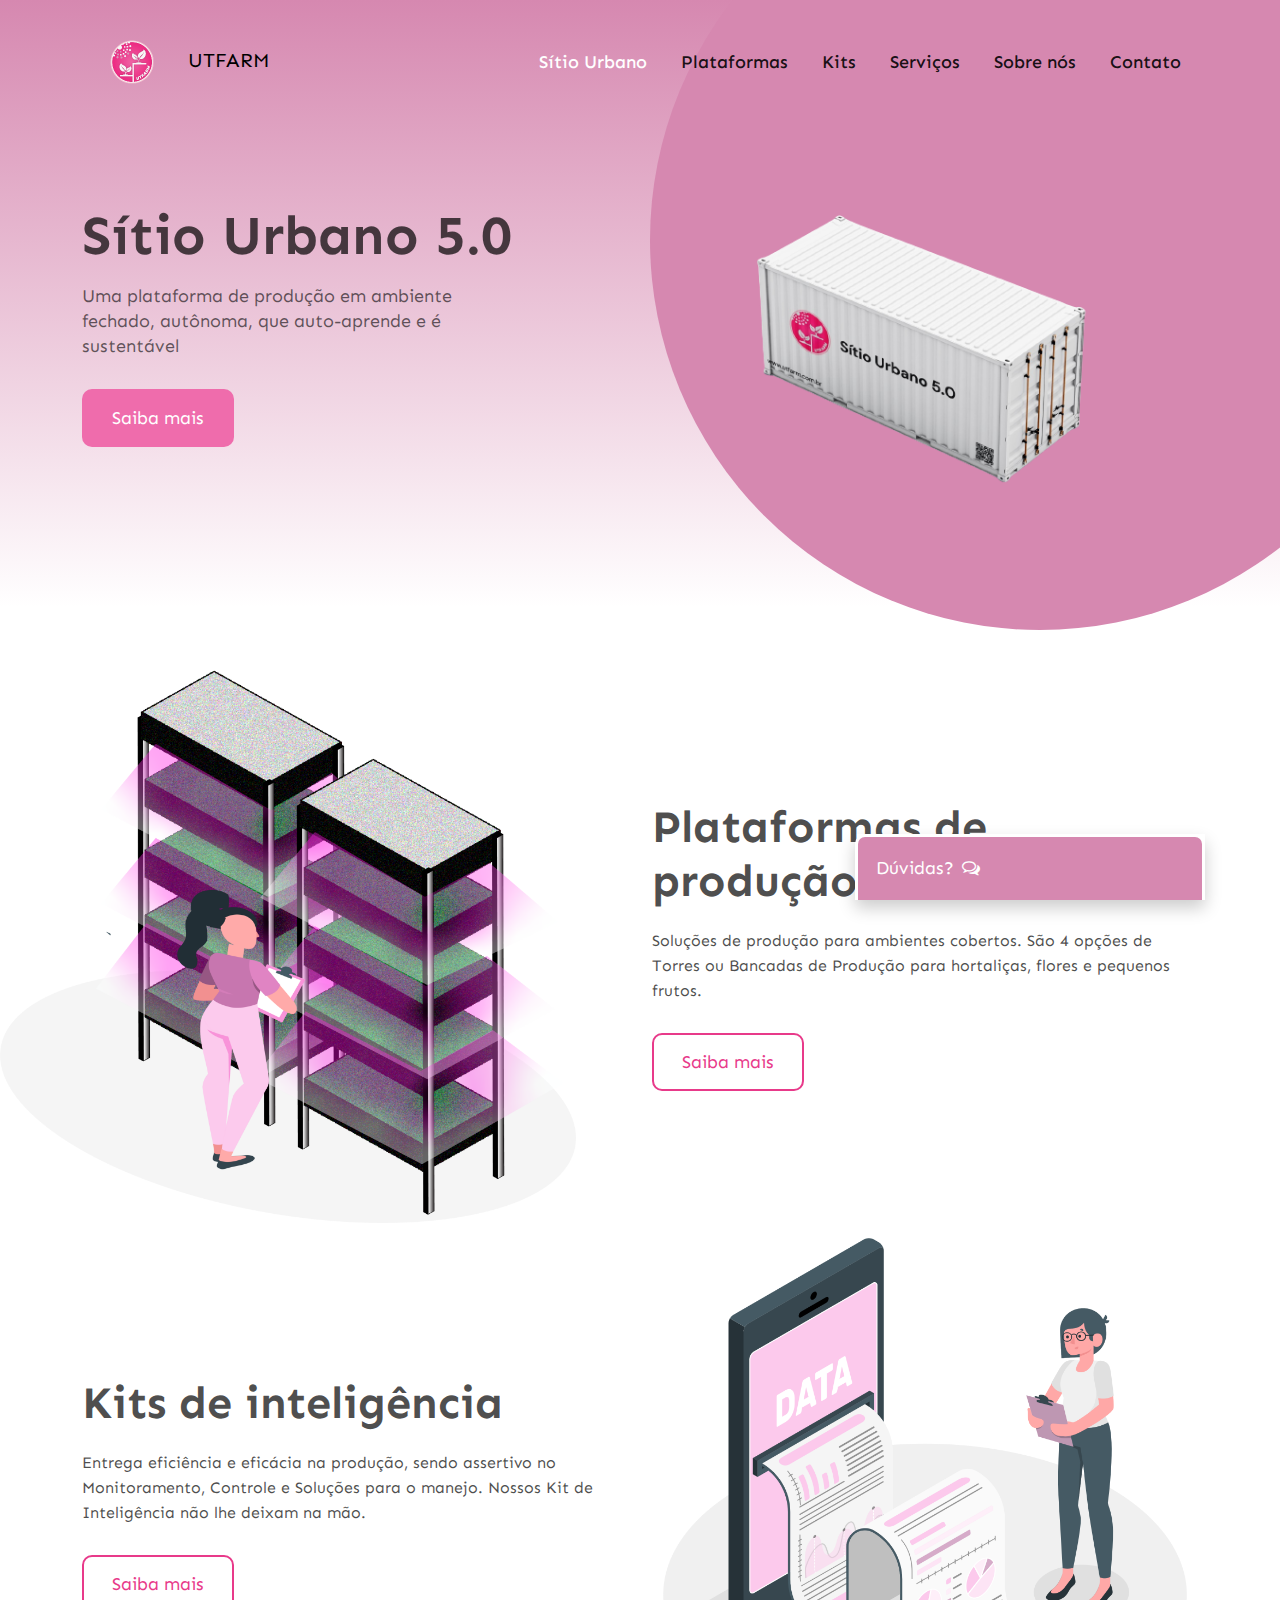
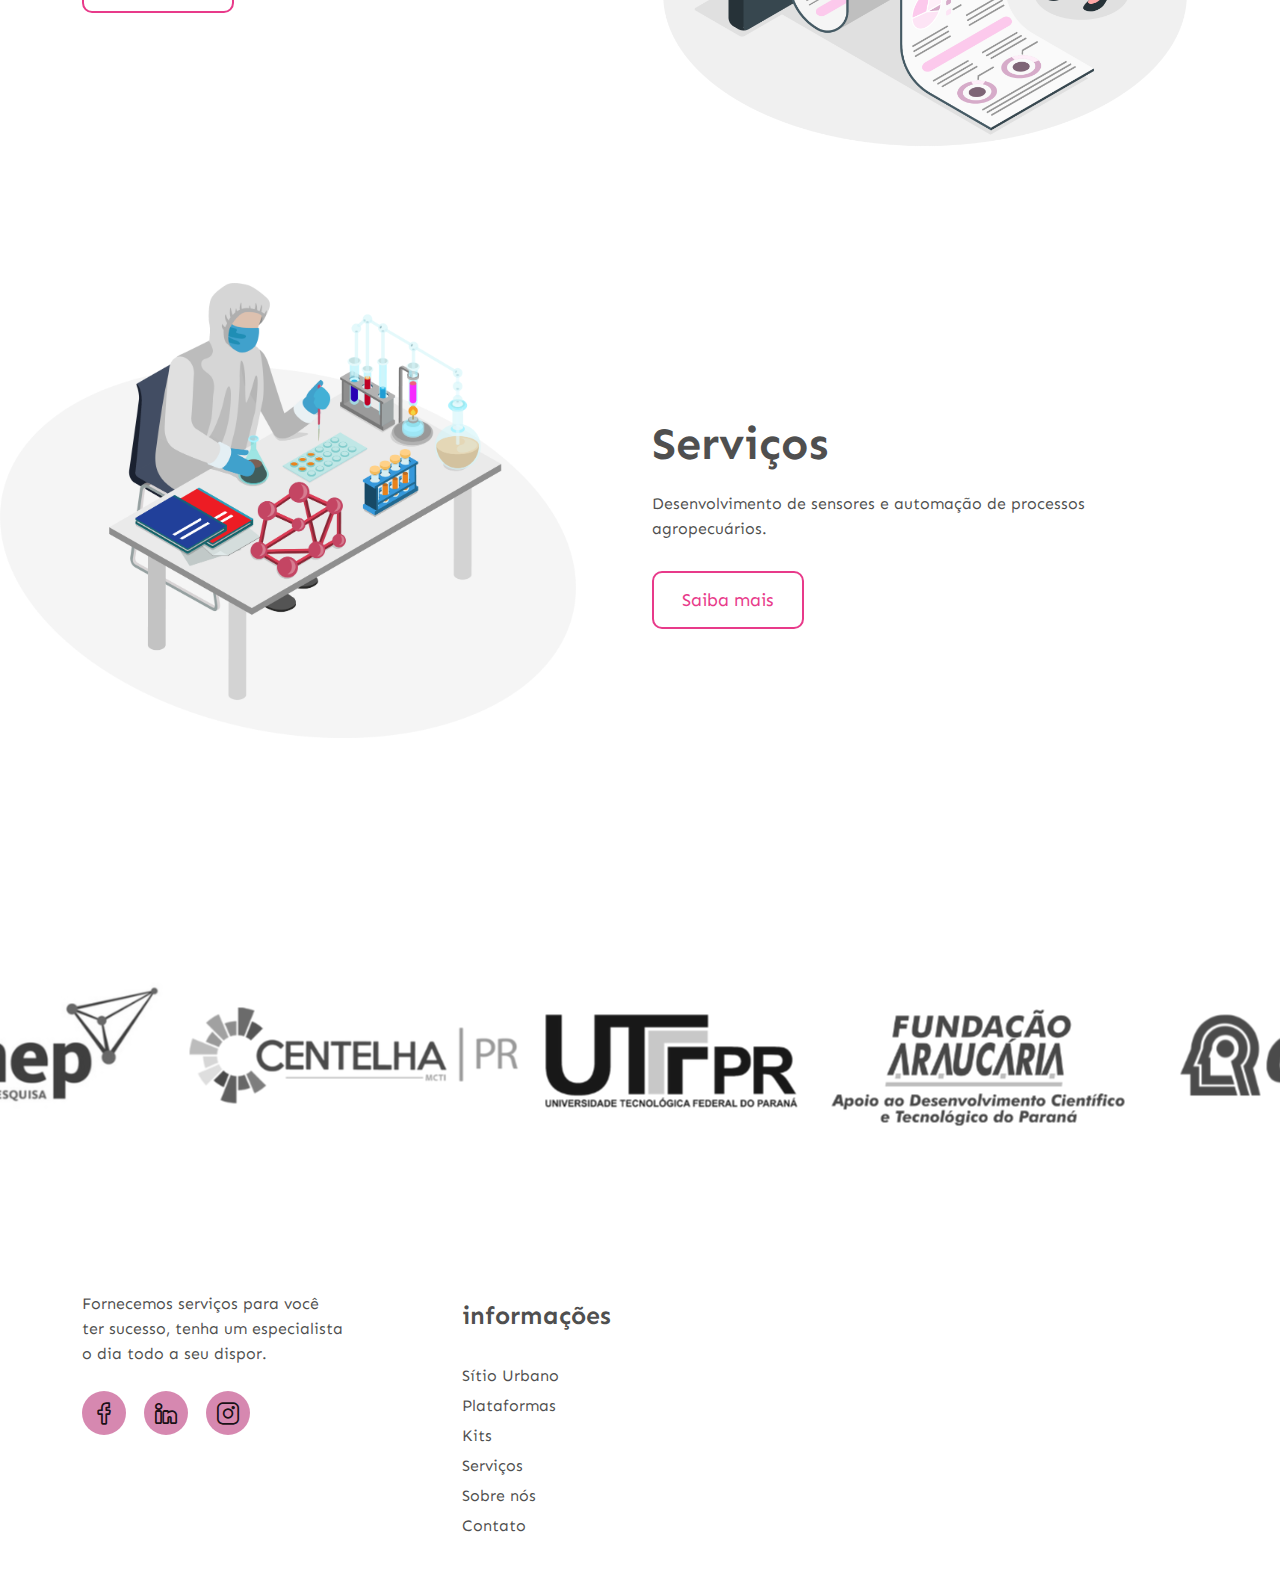
==== commit 0a9cf177: "Patrocinio footer" ====
--- a/index.html
+++ b/index.html
@@ -17,6 +17,7 @@
     <link rel="stylesheet" href="assets/css/main.css"/>
 	<link rel="stylesheet" href="assets/css/chat.css">
 	<link rel="stylesheet" href="https://cdnjs.cloudflare.com/ajax/libs/font-awesome/4.7.0/css/font-awesome.min.css">
+	<link rel="stylesheet" href="assets/css/sliding-background.css">
   </head>
   <body>
     <!--[if lte IE 9]>
@@ -197,12 +198,8 @@
 
 		<!-- ========================= Patrocinio   ========================= -->
 
-		<!-- =========================  <div class="patrocinio">
-			<img src="assets/images/patrocinio/centelha_resized.png" alt="">
-			<img src="assets/images/patrocinio/cnpq-logo_resized.png" alt="">
-			<img src="assets/images/patrocinio/LOGO Fundacao Araucaria_resized.png" alt="">
-			<img src="assets/images/patrocinio/logo-finep_resized.png" alt="">
-			<img src="assets/images/patrocinio/utfpr.png" alt="">
+		<div class="patrocinio">
+			<div class="sliding-background"></div>
 		</div>
 
 		<!-- ========================= footer start ========================= -->
--- a/assets/css/main.css
+++ b/assets/css/main.css
@@ -902,13 +902,45 @@
   width: 100%;
 }
 
+/* .patrocinio{
+  display: flex;
+  flex-direction: row;
+  flex-wrap: wrap;
+  align-items: center;
+  justify-content: center;
+  padding-top: 150px;
+}
+
+.patrocinio img{
+  filter: grayscale(100%);
+  transition: 500ms ease-in-out;
+  padding: 10px;
+}
+.patrocinio img:hover{
+  filter: grayscale(0);
+}
+
+@media only screen and (max-width: 450px) {
+  .patrocinio img{
+    width: 50vw;
+  }
+} */
+
 /* ==========================
     FOOTER CSS
 ============================= */
 
 .footer{
-  margin-top: 50px;
-}
+  margin-top: 0px;
+}
+
+@media only screen and (min-width: 990px) {
+  .footer{
+    margin-top: 2px;
+  }
+  
+}
+
 
 .footer .footer-widget {
   margin-bottom: 50px;
--- a/assets/css/chat.css
+++ b/assets/css/chat.css
@@ -86,7 +86,7 @@
 /* Chat bubbles */
 
 #userInput {
-    width: 75%;
+    width: 90%;
 }
 
 .input-box {
@@ -95,7 +95,7 @@
     box-sizing: border-box;
     width: 100%;
     border-radius: 10px;
-    padding: 10px;
+    padding: 5px;
     font-size: 16px;
     color: #000;
     background-color: white;
--- a/assets/css/sliding-background.css
+++ b/assets/css/sliding-background.css
@@ -0,0 +1,31 @@
+.patrocinio{
+    overflow: hidden;
+    margin-top: 35vh;
+}
+
+
+
+.sliding-background {
+    background: url("../images/logo/logo.png") repeat-x;
+    background-position: center center;
+    /* background-size: cover; */
+    filter: grayscale(100);
+    width: 60000px;
+    height: 25vh;
+    animation: slide 100s linear infinite;
+    transition: ease-in-out 0.5s;
+}
+
+.sliding-background:hover{
+    filter: grayscale(0);
+}
+
+@keyframes slide {
+    0% {
+        transform: translate3d(0, 0, 0);
+    }
+
+    100% {
+        transform: translate3d(-20000px, 0, 0);
+    }
+}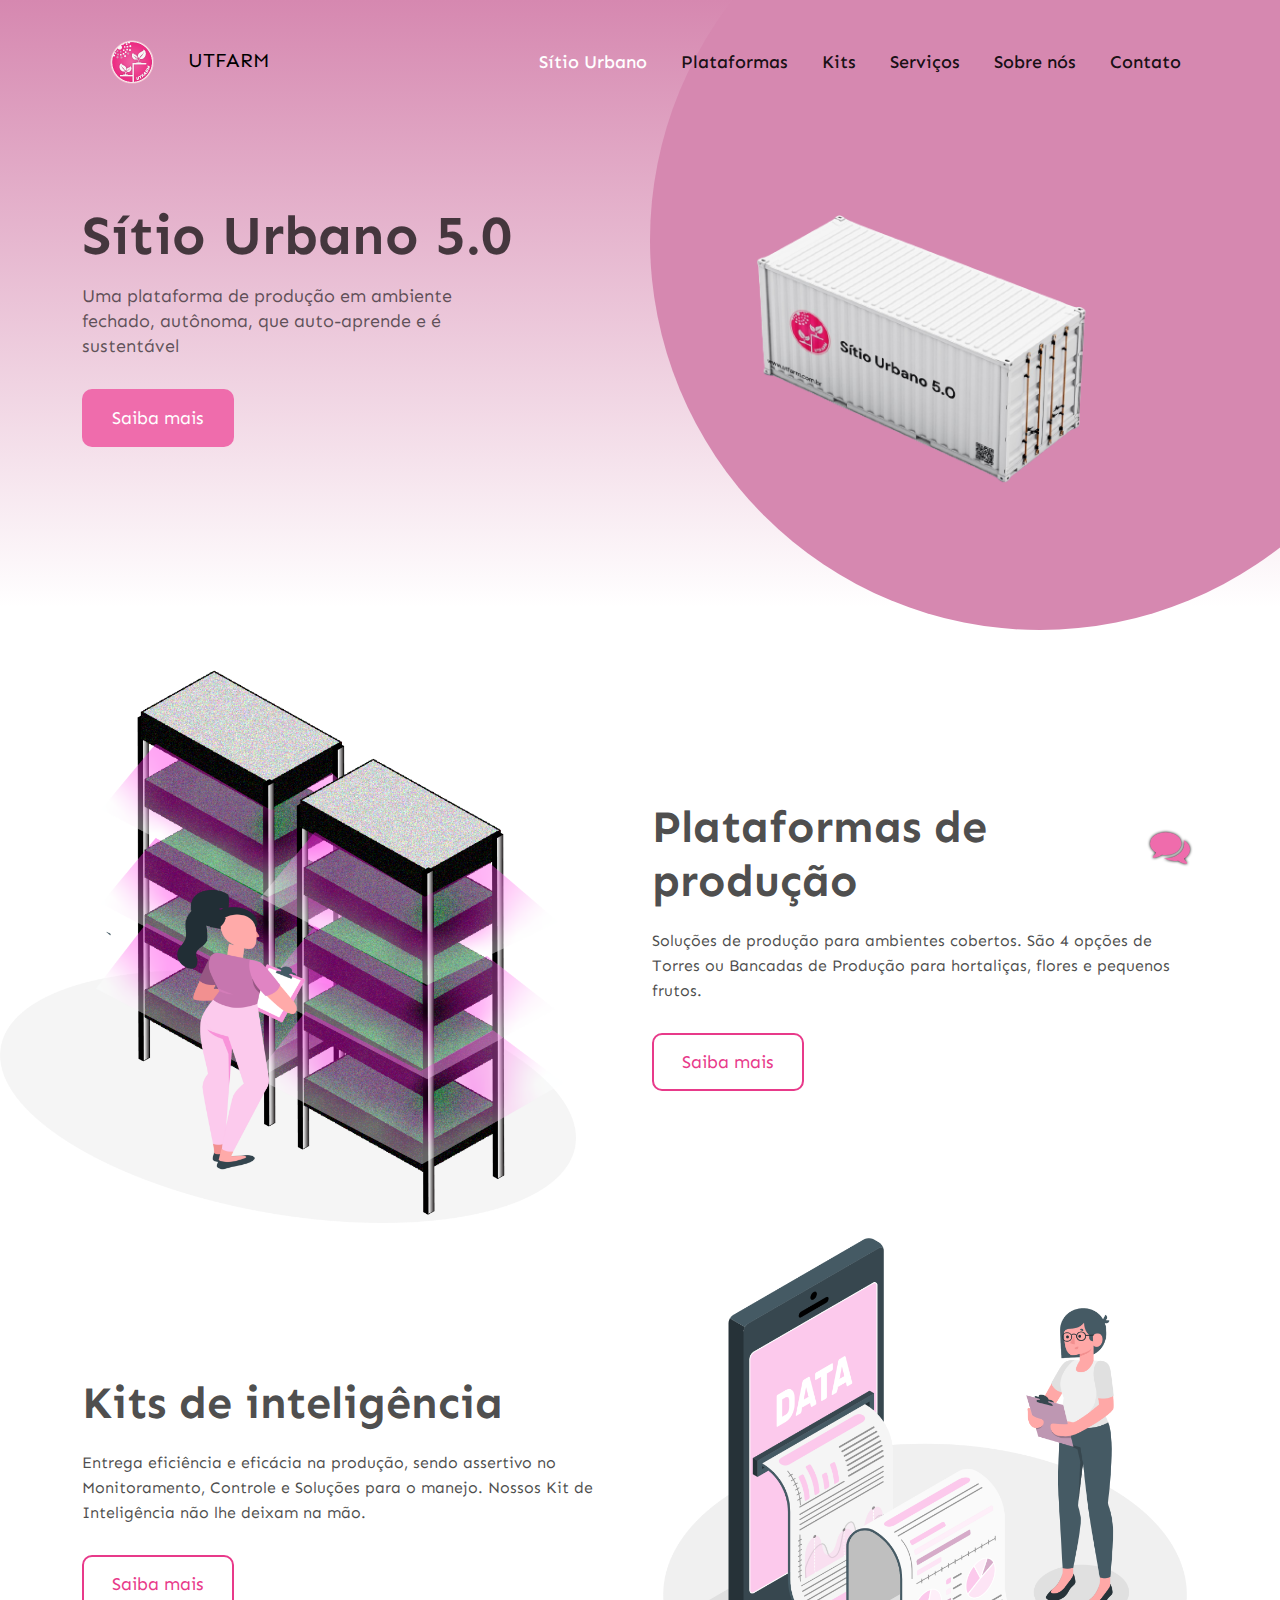
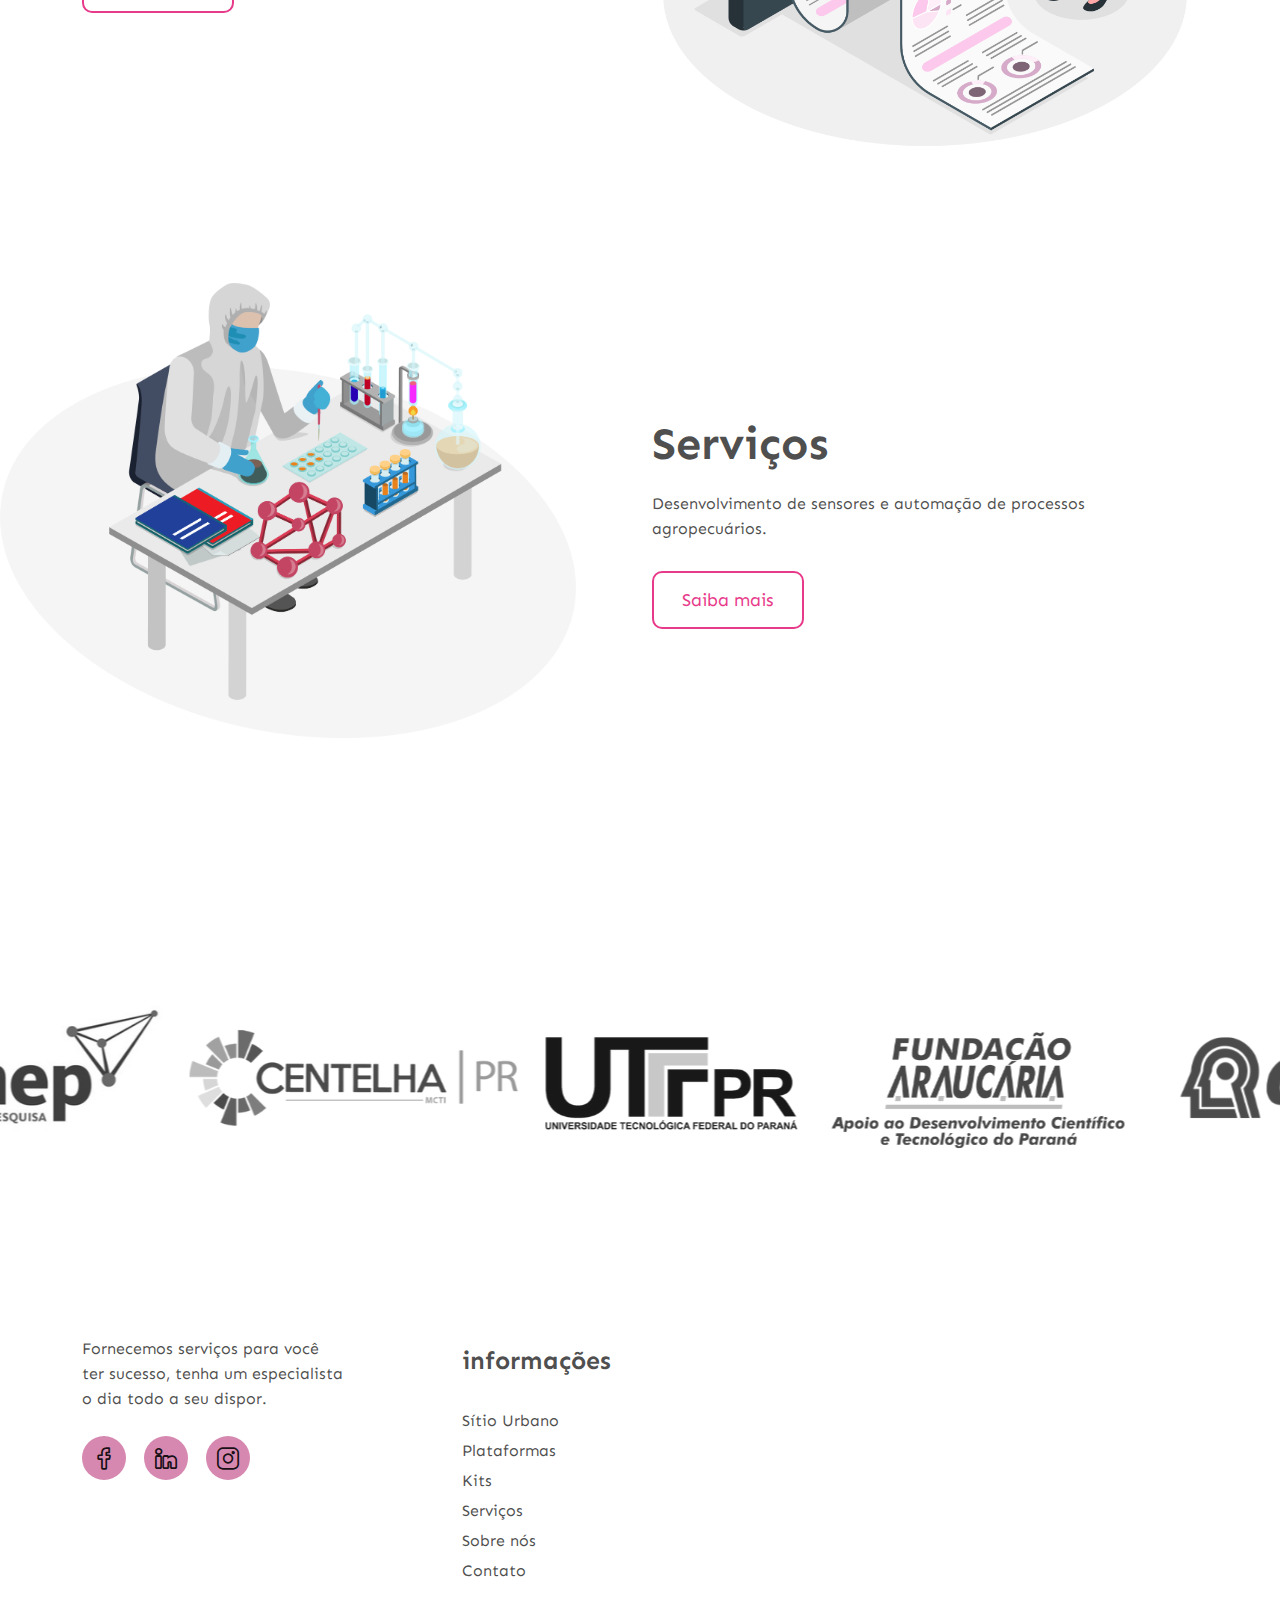
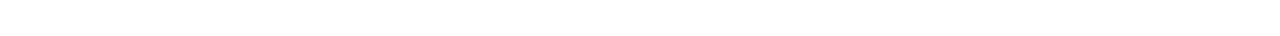
==== commit 13005262: "chat box" ====
--- a/index.html
+++ b/index.html
@@ -18,6 +18,7 @@
 	<link rel="stylesheet" href="assets/css/chat.css">
 	<link rel="stylesheet" href="https://cdnjs.cloudflare.com/ajax/libs/font-awesome/4.7.0/css/font-awesome.min.css">
 	<link rel="stylesheet" href="assets/css/sliding-background.css">
+	<link rel="stylesheet" type="text/css" href="assets/css/jquery.convform.css">
   </head>
   <body>
     <!--[if lte IE 9]>
@@ -240,51 +241,66 @@
 		</footer>
 		<!-- ========================= footer end ========================= -->
 
-
-    <!-- ========================= scroll-top ========================= -->
+	<!-- ========================= scroll-top ========================= -->
+	<a href="#" class="scroll-top btn-hover">
+		<i class="lni lni-chevron-up"></i>
+	</a>
+    
 	<!-- CHAT BAR BLOCK -->
-	<div class="chat-bar-collapsible">
-		<button id="chat-button" type="button" class="collapsible"> Dúvidas?
-			<i id="chat-icon" style="color: #fff;" class="fa fa-fw fa-comments-o"></i>
-		</button>
-
-		<div class="content">
-			<div class="full-chat-block">
-				<!-- Message Container -->
-				<div class="outer-container">
-					<div class="chat-container">
-						<!-- Messages -->
-						<div id="chatbox">
-							<h5 id="chat-timestamp"></h5>
-							<p id="botStarterMessage" class="botText"><span>Carregando...</span></p>
-						</div>
-
-						<!-- User input box -->
-						<div class="chat-bar-input-block">
-							<div id="userInput">
-								<input id="textInput" class="input-box" type="text" name="msg"
-									placeholder=" ">
-								<p></p>
-							</div>
-								<i id="chat-icon" style="color: #d688b0;" class="fa fa-fw fa-send"
-									onclick="sendButton()"></i>
-							</div>
-						</div>
-
-						<div id="chat-bar-bottom">
-							<p></p>
-						</div>
-
-					</div>
-				</div>
-
+	<!-- ChatBot -->
+	<div class="chat_icon">
+		<i class="fa fa-comments" aria-hidden="true"></i>
+	</div>
+
+	<div class="chat_box">
+		<div class="my-conv-form-wrapper">
+		<form action="" method="GET" class="hidden">
+
+		<input type="text" name="name" data-conv-question="Por favor, digite seu nome">
+		<input type="text" data-conv-question="Olá {name}, <br> é um prazer te conhecer." data-no-answer="true">
+		<input type="text" data-conv-question="Como posso te ajudar?" data-no-answer="true">
+			<select data-conv-question=" "name="category">
+			<option value="Sitio">Sítio urbano</option>
+			<option value="Plataformas">Plataformas</option>
+			<option value="Kits">Kits</option>
+			<option value="Serviços">Serviços</option>
+		
+		</select>
+
+		<div data-conv-fork="category">
+			<div data-conv-case="Sitio">
+				<select data-conv-question=""name="category">
+					<option value="Compra">Comprar</option> 
+					<option value="Saiba">Saiba mais</option> 	
+				</select>
+				<div data-conv-fork="category">
+					<div data-conv-case="Compra">
+						<input type="text" data-conv-question="Compra ae">
+					</div>
+					<div data-conv-case="Saiba">
+						<input type="text" data-conv-question="Sabedoria">
+					</div>
+				</div>
+				
+			</div>
+
+			<div data-conv-case="Sitio">
+				<select data-conv-question=""name="category">
+				
+				<option value="Sitio">Comprar</option> 
+				<option value="Sitio">Saiba mais</option> 	
+				
 			</div>
 		</div>
 
+
+		</form>
+		</div>
 	</div>
-    <a href="#" class="scroll-top btn-hover">
-      <i class="lni lni-chevron-up"></i>
-    </a>
+	<!-- ChatBot end -->
+
+
+	
 
 
     <!-- ========================= JS here ========================= -->
@@ -293,9 +309,13 @@
     <script src="assets/js/wow.min.js"></script>
     <script src="assets/js/polyfill.js"></script>
     <script src="assets/js/main.js"></script>
-	<script src="assets/js/chat.js"></script>
-	<script src="assets/js/responses.js"></script>
 	<script src="https://ajax.googleapis.com/ajax/libs/jquery/3.4.1/jquery.min.js"></script>
+
+	
+	<script type="text/javascript" src="assets/js/jquery-3.1.1.min.js"></script>
+	<script type="text/javascript" src="assets/js/jquery.convform.js"></script>
+	<script type="text/javascript" src="assets/js/custom.js"></script>
+
 
 
   </body>
--- a/assets/css/chat.css
+++ b/assets/css/chat.css
@@ -1,176 +1,78 @@
-.chat-bar-collapsible {
-    position: fixed;
-    bottom: 0;
-    right: 75px;
-    box-shadow: 0 8px 16px 0 rgba(0, 0, 0, 0.2);
-    z-index: 100;
+*,*::before,*::after {
+  box-sizing: border-box;
 }
 
-.collapsible {
-    background-color: #d688b0;
-    color: white;
-    cursor: pointer;
-    padding: 18px;
-    width: 350px;
-    text-align: left;
-    outline: none;
-    font-size: 18px;
-    border-radius: 10px 10px 0px 0px;
-    border: 3px solid white;
-    border-bottom: none;
+@keyframes scaleAnim{
+	0%{transform: scaleY(0); opacity: 0;}
+	100%{transform: scaleY(1); opacity: 1; }
 }
 
-.content {
-    max-height: 0;
-    overflow: hidden;
-    transition: max-height 0.2s ease-out;
-    background-color: #f1f1f1;
+input:not([type="submit"]),
+textarea{
+	border: 1px solid #abb3c0;
+	color: #667080;
+	padding: 10px 16px;
+	margin: 0 0 15px 0;
+	font: 14px/22px "Open Sans", sans-serif;
+	background-color: white;
+	height: 42px;
+	outline: none;
+	width: 100%;
+	text-align: left;
+	border-radius: 4px;
+}
+textarea{
+	height: 80px
+}
+input[type="submit"]{
+  border: 0px;
+  color: white;
+  background: #010519;
+  padding: 11px 25px;
+  margin: 0 0 15px 0;
+  font: 14px/20px "Open Sans", sans-serif;
+  height: 42px;
+  outline: none;
+  width: auto;
+  border-radius: 4px;
+  text-transform: uppercase;
+  text-align: center;
 }
 
-.full-chat-block {
-    width: 350px;
-    background: white;
-    text-align: center;
-    overflow: auto;
-    scrollbar-width: none;
-    height: max-content;
-    transition: max-height 0.2s ease-out;
+/*ChatBot*/
+.chat_icon{
+	position: fixed;
+	bottom: 22px;
+	right: 90px;
+	z-index: 1000;
+	padding: 0;
+	font-size: 40px;
+	color: #ef6cac;
+	cursor: pointer;
+	filter: drop-shadow(0 0 0.1rem rgb(0, 0, 0));
 }
-
-.outer-container {
-    min-height: 500px;
-    bottom: 0%;
-    position: relative;
+.chat_box{
+	width: 400px;
+	height: 80vh;
+	position: fixed;
+	bottom: 100px;
+	right: 30px;
+	background:#dedede;
+	z-index: 3001;
+	transition: all 0.3s ease-out;
+	transform: scaleY(0);
 }
-
-.chat-container {
-    max-height: 500px;
-    width: 100%;
-    position: absolute;
-    bottom: 0;
-    left: 0;
-    scroll-behavior: smooth;
-    hyphens: auto;
-    
+.chat_box.active{
+	transform: scaleY(1);
 }
-
-.chat-container::-webkit-scrollbar {
-    display: none;
+#messages{
+	padding: 20px;
 }
-
-.chat-bar-input-block {
-    display: flex;
-    float: left;
-    box-sizing: border-box;
-    justify-content: space-between;
-    width: 100%;
-    align-items: center;
-    background-color: rgb(235, 235, 235);
-    border-radius: 10px 10px 0px 0px;
-    padding: 10px 0px 10px 10px;
+.my-conv-form-wrapper textarea{
+	height: 30px;
+	overflow: hidden;
+	resize: none;
 }
-
-.chat-bar-icons {
-    display: flex;
-    justify-content: space-evenly;
-    box-sizing: border-box;
-    width: 25%;
-    float: right;
-    font-size: 20px;
+.hidden{
+	display: none !important;
 }
-
-#chat-icon:hover {
-    opacity: .7;
-}
-
-/* Chat bubbles */
-
-#userInput {
-    width: 90%;
-}
-
-.input-box {
-    float: left;
-    border: none;
-    box-sizing: border-box;
-    width: 100%;
-    border-radius: 10px;
-    padding: 5px;
-    font-size: 16px;
-    color: #000;
-    background-color: white;
-    outline: none
-}
-
-.userText {
-    color: white;
-    font-family: Helvetica;
-    font-size: 16px;
-    font-weight: normal;
-    text-align: right;
-    clear: both;
-margin-bottom: 10px;
-}
-
-.userText span {
-    line-height: 1.5em;
-    display: inline-block;
-    background: #d688b0;
-    padding: 10px;
-    border-radius: 8px;
-    border-bottom-right-radius: 2px;
-    max-width: 80%;
-    margin-right: 10px;
-    animation: floatup .5s forwards
-}
-
-.botText {
-    color: #000;
-    font-family: Helvetica;
-    font-weight: normal;
-    font-size: 16px;
-    text-align: left;
-margin-bottom: 10px;
-}
-
-.botText span {
-    line-height: 1.5em;
-    display: inline-block;
-    background: #e0e0e0;
-    padding: 10px;
-    border-radius: 8px;
-    border-bottom-left-radius: 2px;
-    max-width: 80%;
-    margin-left: 10px;
-    animation: floatup .5s forwards
-}
-
-@keyframes floatup {
-    from {
-        transform: translateY(14px);
-        opacity: .0;
-    }
-    to {
-        transform: translateY(0px);
-        opacity: 1;
-    }
-}
-
-@media screen and (max-width:600px) {
-    .full-chat-block {
-        width: 100%;
-        border-radius: 0px;
-    }
-    .chat-bar-collapsible {
-        position: fixed;
-        bottom: 0;
-        right: 0;
-        width: 100%;
-    }
-    .collapsible {
-        width: 100%;
-        border: 0px;
-        border-top: 3px solid white;
-        border-radius: 0px;
-    }
-}--- a/assets/css/sliding-background.css
+++ b/assets/css/sliding-background.css
@@ -11,7 +11,7 @@
     /* background-size: cover; */
     filter: grayscale(100);
     width: 60000px;
-    height: 25vh;
+    height: 30vh;
     animation: slide 100s linear infinite;
     transition: ease-in-out 0.5s;
 }
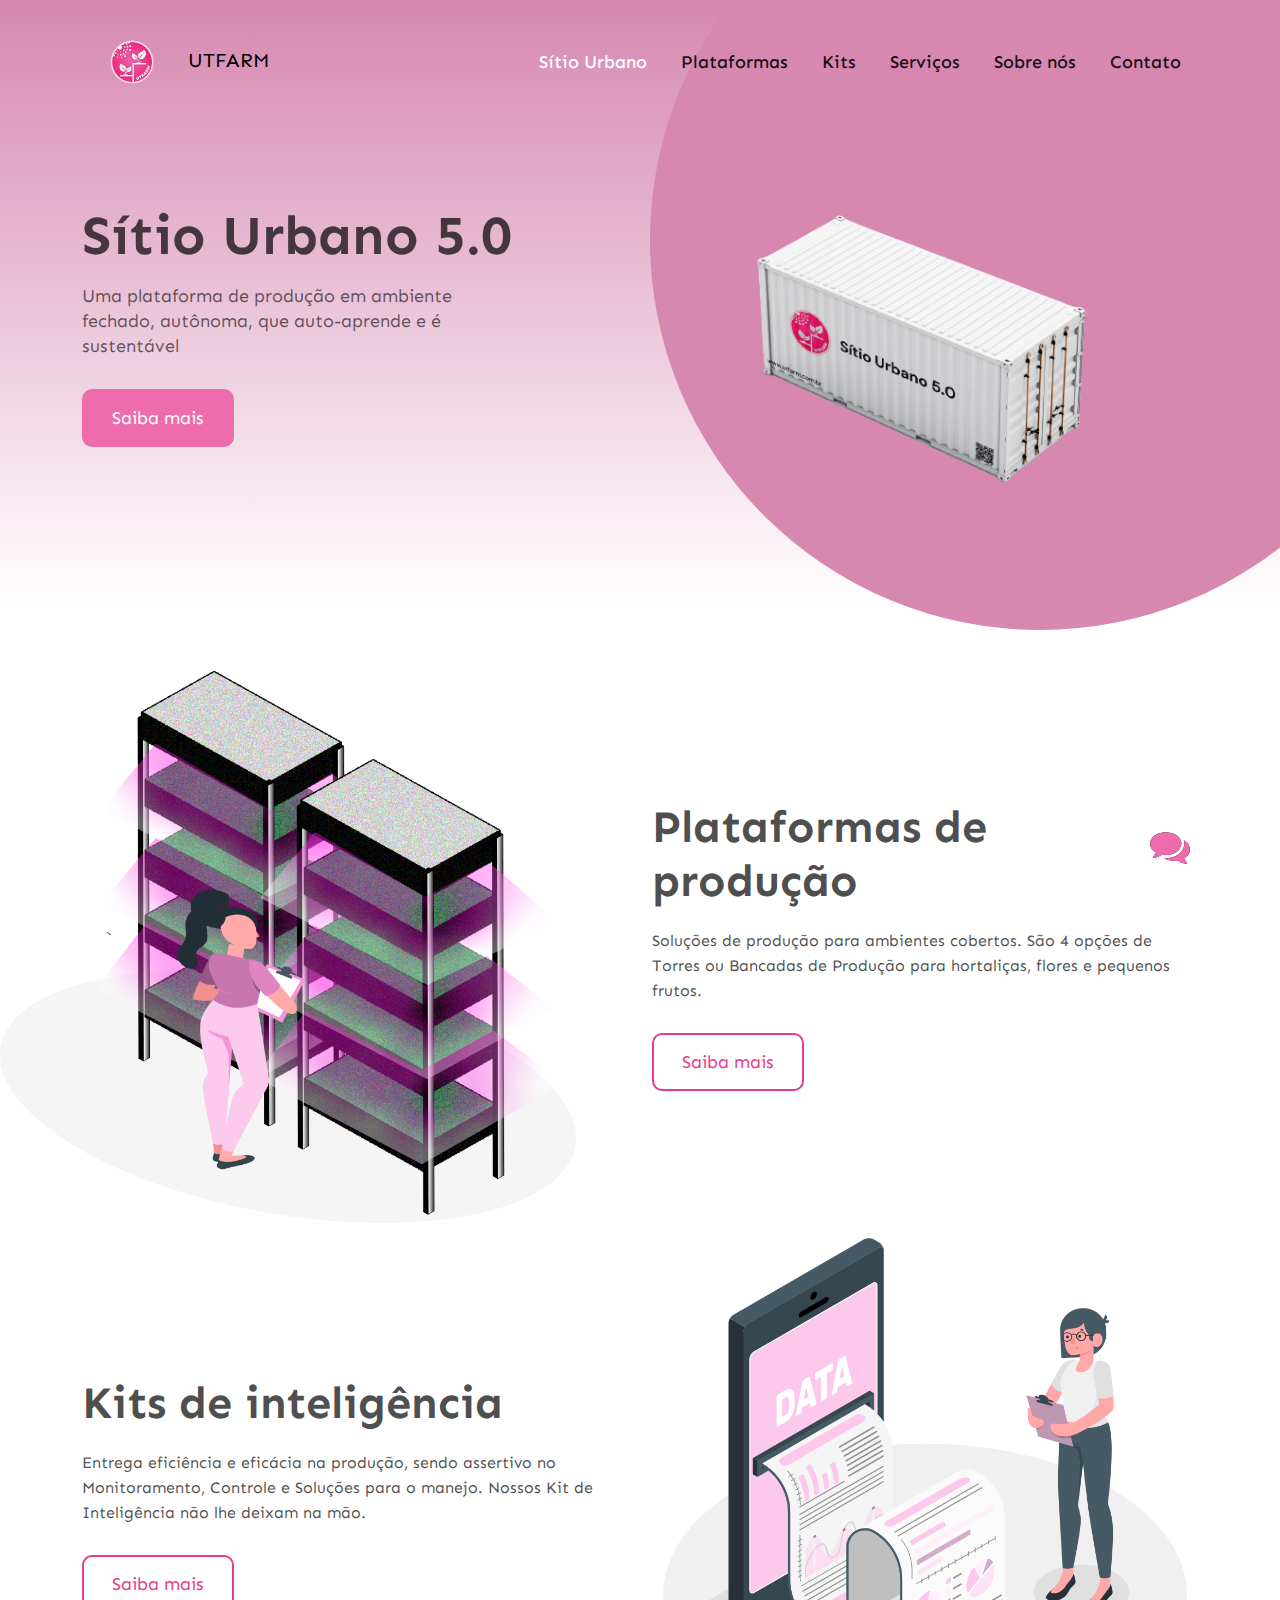
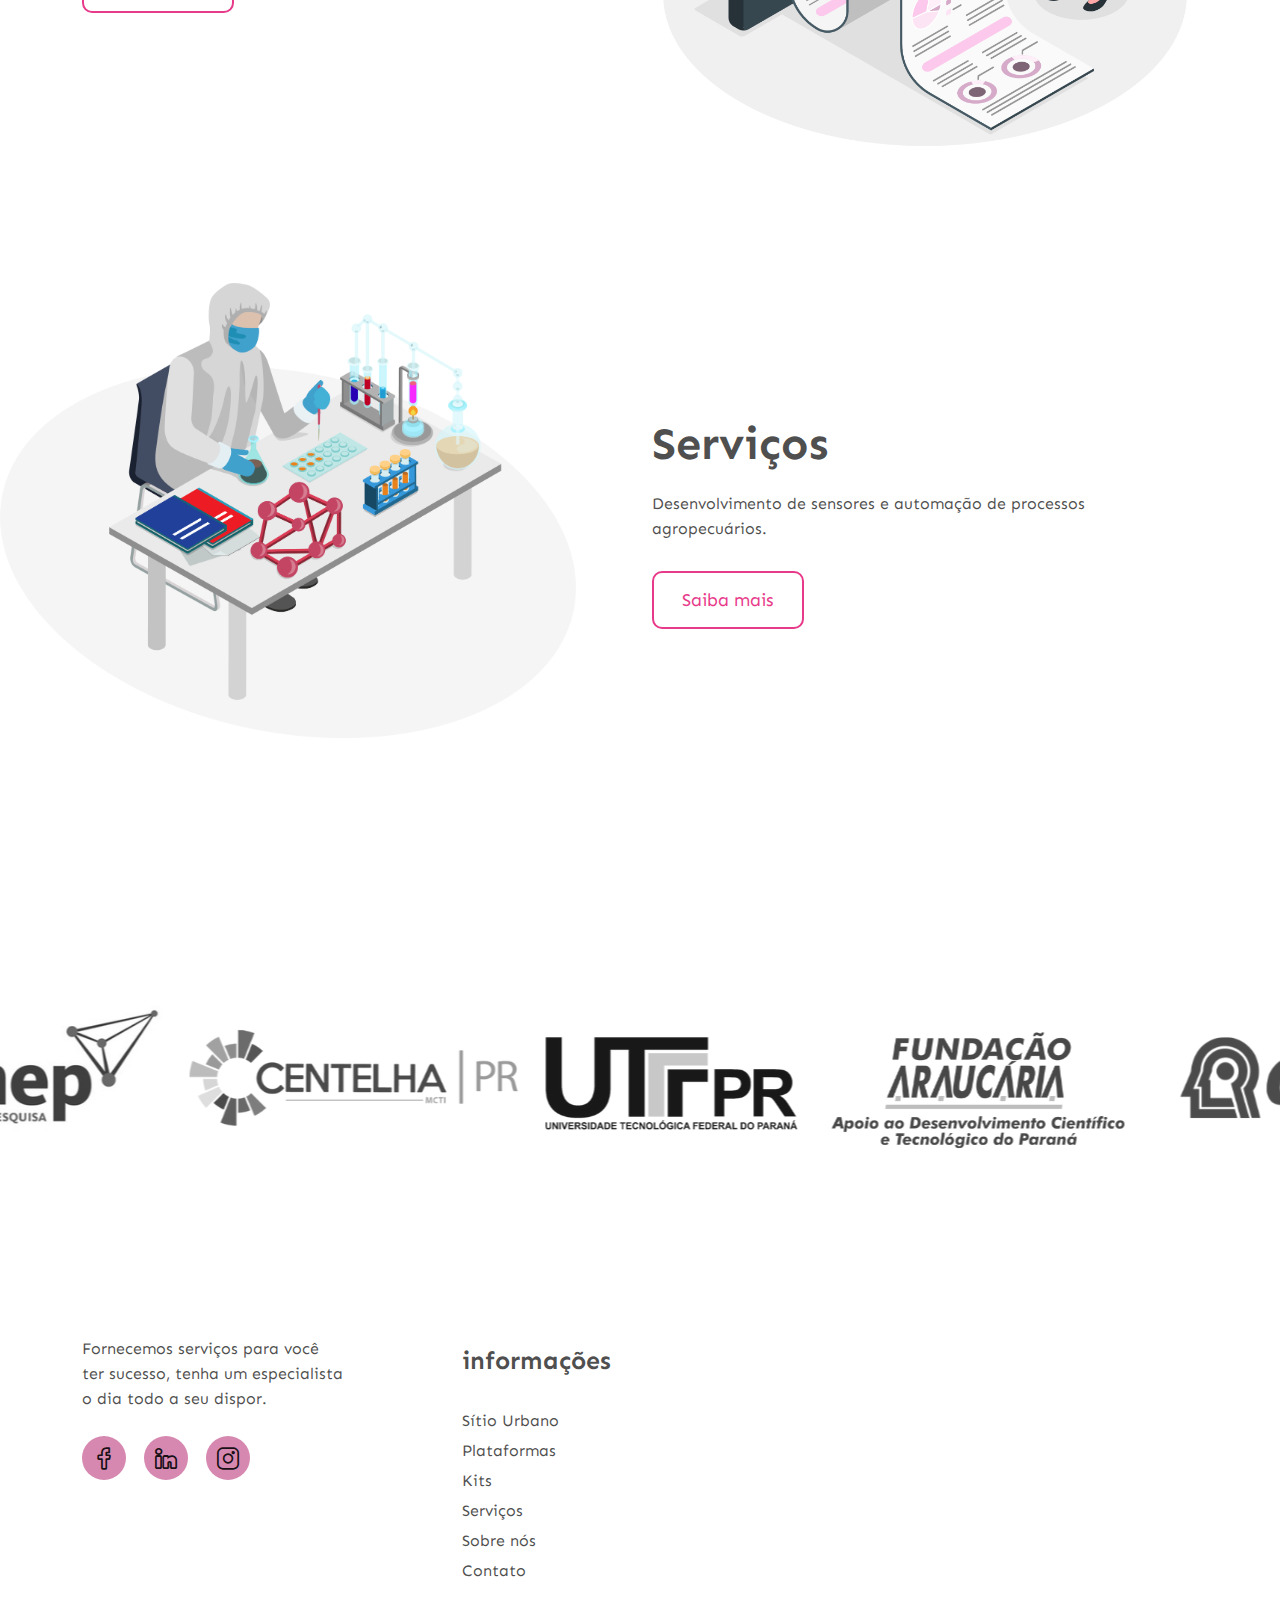
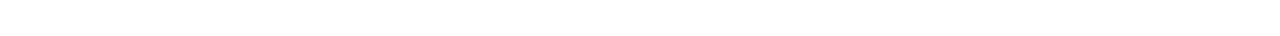
==== commit b8df3131: "First conversation" ====
--- a/index.html
+++ b/index.html
@@ -256,7 +256,7 @@
 		<div class="my-conv-form-wrapper">
 		<form action="" method="GET" class="hidden">
 
-		<input type="text" name="name" data-conv-question="Por favor, digite seu nome">
+		<input type="text" name="name" data-conv-question="Olá, qual seu nome?">
 		<input type="text" data-conv-question="Olá {name}, <br> é um prazer te conhecer." data-no-answer="true">
 		<input type="text" data-conv-question="Como posso te ajudar?" data-no-answer="true">
 			<select data-conv-question=" "name="category">
@@ -284,11 +284,7 @@
 				
 			</div>
 
-			<div data-conv-case="Sitio">
-				<select data-conv-question=""name="category">
-				
-				<option value="Sitio">Comprar</option> 
-				<option value="Sitio">Saiba mais</option> 	
+
 				
 			</div>
 		</div>
--- a/assets/css/chat.css
+++ b/assets/css/chat.css
@@ -49,7 +49,7 @@
 	font-size: 40px;
 	color: #ef6cac;
 	cursor: pointer;
-	filter: drop-shadow(0 0 0.1rem rgb(0, 0, 0));
+	filter: drop-shadow(0 0 0.0rem rgb(0, 0, 0));
 }
 .chat_box{
 	width: 400px;
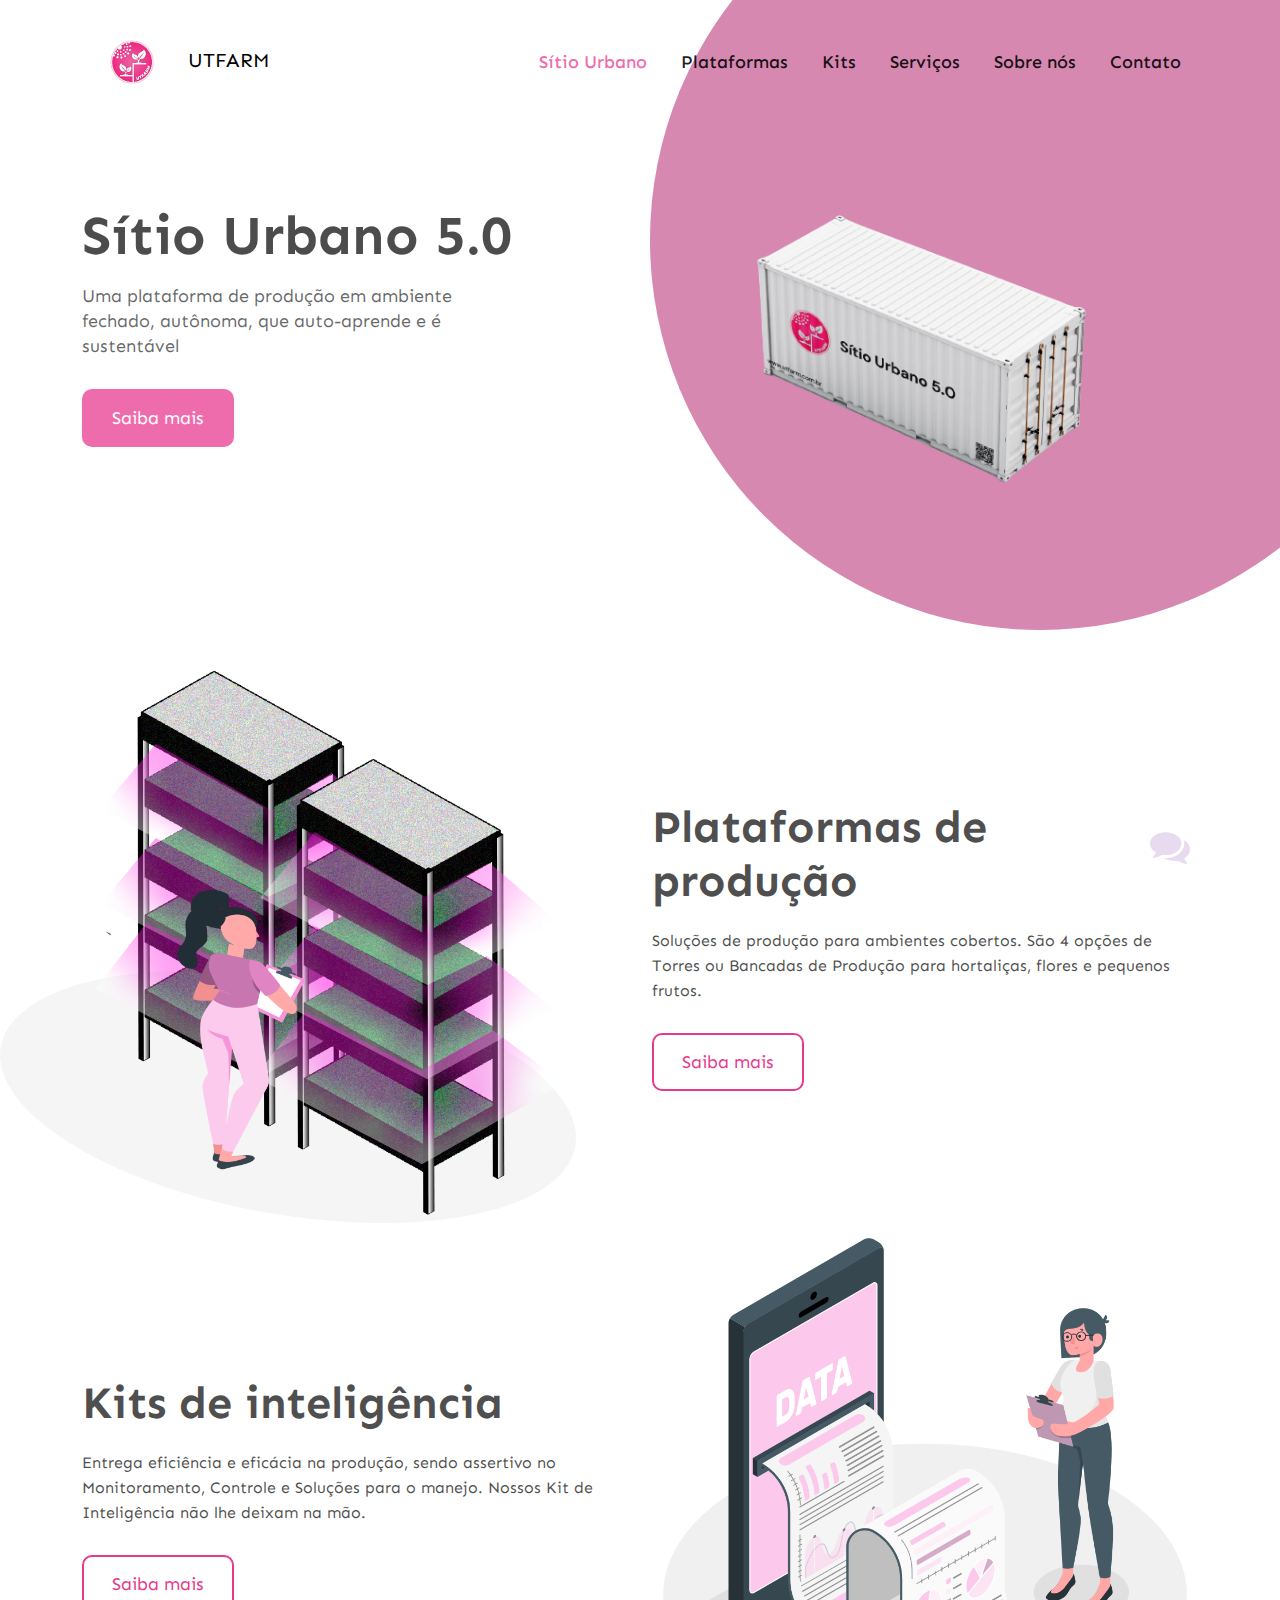
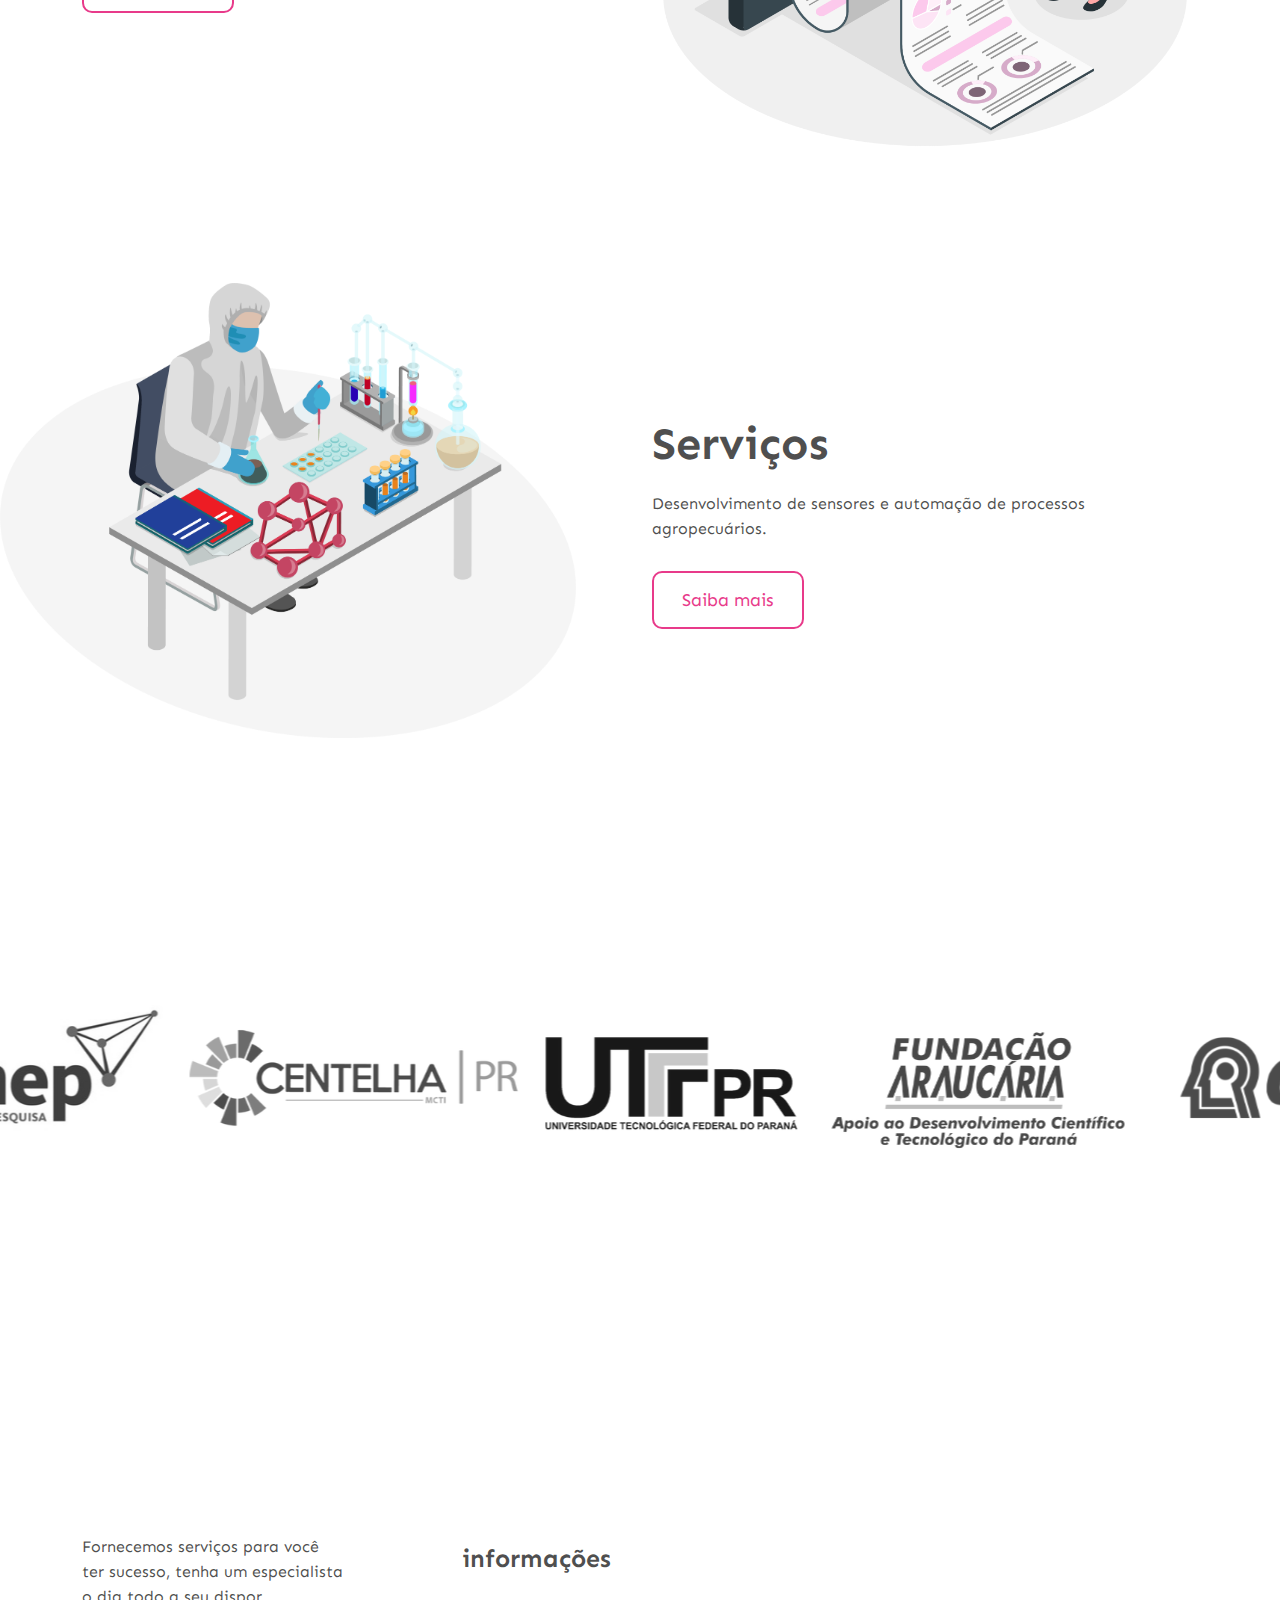
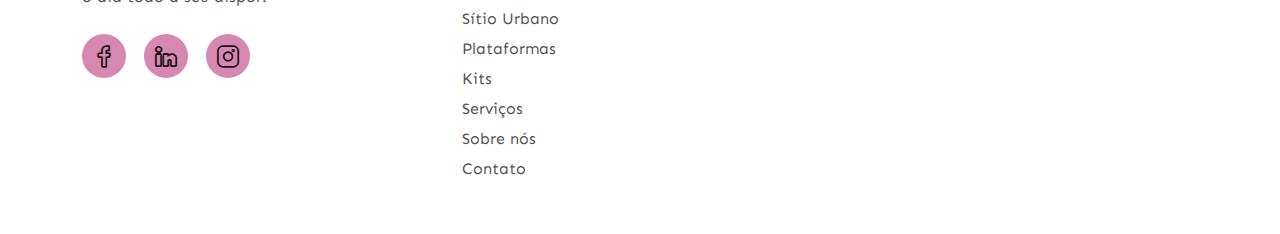
==== commit 395b61a1: "add Accordion and header gradient remove 👍" ====
--- a/index.html
+++ b/index.html
@@ -124,33 +124,33 @@
         </div>
 			</div>
     </section>
-		<!-- ========================= hero-section end ========================= -->
-
-		<!-- ========================= about-section start ========================= -->
-		<section id="plataformas" class="about-section">
-			
-				<div class="container">
-					<div class="row">
-						<div class="col-lg-6 order-last order-lg-first">
-							<div class="about-image">
-								<img src="assets/images/about/Plataformas1.png" alt="">
+	<!-- ========================= hero-section end ========================= -->
+
+	<!-- ========================= about-section start ========================= -->
+	<section id="plataformas" class="about-section">
+		
+			<div class="container">
+				<div class="row">
+					<div class="col-lg-6 order-last order-lg-first">
+						<div class="about-image">
+							<img src="assets/images/about/Plataformas1.png" alt="">
+						</div>
+					</div>
+					<div class="col-lg-6">
+						<div class="about-content-wrapper">
+							<div class="section-title">
+								<h2 class="mb-20">Plataformas de produção</h2>
+								<p class="mb-30">Soluções de produção para ambientes cobertos. São 4 opções de Torres ou Bancadas de Produção para hortaliças, flores e pequenos frutos.</p>
+								<a href="plataformas.html" class="main-btn btn-hover border-btn">Saiba  mais</a>
 							</div>
 						</div>
-						<div class="col-lg-6">
-							<div class="about-content-wrapper">
-								<div class="section-title">
-									<h2 class="mb-20">Plataformas de produção</h2>
-									<p class="mb-30">Soluções de produção para ambientes cobertos. São 4 opções de Torres ou Bancadas de Produção para hortaliças, flores e pequenos frutos.</p>
-									<a href="plataformas.html" class="main-btn btn-hover border-btn">Saiba  mais</a>
-								</div>
-							</div>
-						</div>
-					</div>
-				</div>
-
-			
-		</section>
-		<!-- ========================= about-section end ========================= -->
+					</div>
+				</div>
+			</div>
+
+		
+	</section>
+	<!-- ========================= about-section end ========================= -->
 
 		<!-- ========================= cta-section start ========================= -->
 		<section id="kits" class="cta-section pt-130 pb-100">
@@ -275,10 +275,55 @@
 				</select>
 				<div data-conv-fork="category">
 					<div data-conv-case="Compra">
-						<input type="text" data-conv-question="Compra ae">
+						<input type="text" data-conv-question="Para comprar nossos produtos <br> entre em contato no email vendas@utfarm.com.br">
 					</div>
 					<div data-conv-case="Saiba">
-						<input type="text" data-conv-question="Sabedoria">
+						<input type="text" data-conv-question="Para saber mais <br> entre em contato no email contato@utfarm.com.br">
+					</div>
+				</div>
+				
+			</div>
+			<div data-conv-case="Plataformas">
+				<select data-conv-question=""name="category">
+					<option value="Compra">Comprar</option> 
+					<option value="Saiba">Saiba mais</option> 	
+				</select>
+				<div data-conv-fork="category">
+					<div data-conv-case="Compra">
+						<input type="text" data-conv-question="Para comprar nossos produtos <br> entre em contato no email vendas@utfarm.com.br">
+					</div>
+					<div data-conv-case="Saiba">
+						<input type="text" data-conv-question="Para saber mais <br> entre em contato no email contato@utfarm.com.br">
+					</div>
+				</div>
+				
+			</div>
+			<div data-conv-case="Kits">
+				<select data-conv-question=""name="category">
+					<option value="Compra">Comprar</option> 
+					<option value="Saiba">Saiba mais</option> 	
+				</select>
+				<div data-conv-fork="category">
+					<div data-conv-case="Compra">
+						<input type="text" data-conv-question="Para comprar nossos kits <br> entre em contato no email vendas@utfarm.com.br">
+					</div>
+					<div data-conv-case="Saiba">
+						<input type="text" data-conv-question="Para saber mais <br> entre em contato no email contato@utfarm.com.br">
+					</div>
+				</div>
+				
+			</div>
+			<div data-conv-case="Serviços">
+				<select data-conv-question=""name="category">
+					<option value="Compra">Comprar</option> 
+					<option value="Saiba">Saiba mais</option> 	
+				</select>
+				<div data-conv-fork="category">
+					<div data-conv-case="Compra">
+						<input type="text" data-conv-question="Para comprar nossos serviços <br> entre em contato no email vendas@utfarm.com.br">
+					</div>
+					<div data-conv-case="Saiba">
+						<input type="text" data-conv-question="Para saber mais <br> entre em contato no email contato@utfarm.com.br">
 					</div>
 				</div>
 				
--- a/assets/css/main.css
+++ b/assets/css/main.css
@@ -476,7 +476,7 @@
 }
 
 .navbar-brand:hover span{
-  color: white;
+  color: #ef6cac;
 }
 
 .navbar-brand img {
@@ -580,7 +580,7 @@
 }
 
 .navbar-nav .nav-item a:hover, .navbar-nav .nav-item a.active {
-  color: white;
+  color: #ef6cac;
 }
 
 @media (max-width: 767px) {
@@ -619,7 +619,7 @@
   height: 780px;
   display: flex;
   align-items: center;
-  background: linear-gradient(180deg, #d688b0 0%, rgba(255, 255, 255, 0) 93.47%);
+  /* background: linear-gradient(180deg, #d688b0 0%, rgba(255, 255, 255, 0) 93.47%); */
   z-index: 1;
 }
 
@@ -934,9 +934,9 @@
   margin-top: 0px;
 }
 
-@media only screen and (min-width: 990px) {
-  .footer{
-    margin-top: 2px;
+@media only screen and (min-width: 990px) and  (min-height: 420px){
+  .footer{ 
+    margin-top: 200px;
   }
   
 }
--- a/assets/css/chat.css
+++ b/assets/css/chat.css
@@ -9,8 +9,8 @@
 
 input:not([type="submit"]),
 textarea{
-	border: 1px solid #abb3c0;
-	color: #667080;
+	
+
 	padding: 10px 16px;
 	margin: 0 0 15px 0;
 	font: 14px/22px "Open Sans", sans-serif;
@@ -27,7 +27,6 @@
 input[type="submit"]{
   border: 0px;
   color: white;
-  background: #010519;
   padding: 11px 25px;
   margin: 0 0 15px 0;
   font: 14px/20px "Open Sans", sans-serif;
@@ -47,9 +46,9 @@
 	z-index: 1000;
 	padding: 0;
 	font-size: 40px;
-	color: #ef6cac;
+	color: #E8DAEF;
 	cursor: pointer;
-	filter: drop-shadow(0 0 0.0rem rgb(0, 0, 0));
+
 }
 .chat_box{
 	width: 400px;
@@ -57,10 +56,11 @@
 	position: fixed;
 	bottom: 100px;
 	right: 30px;
-	background:#dedede;
+	background:#E8DAEF;
 	z-index: 3001;
 	transition: all 0.3s ease-out;
 	transform: scaleY(0);
+	border-radius: 10px;
 }
 .chat_box.active{
 	transform: scaleY(1);
